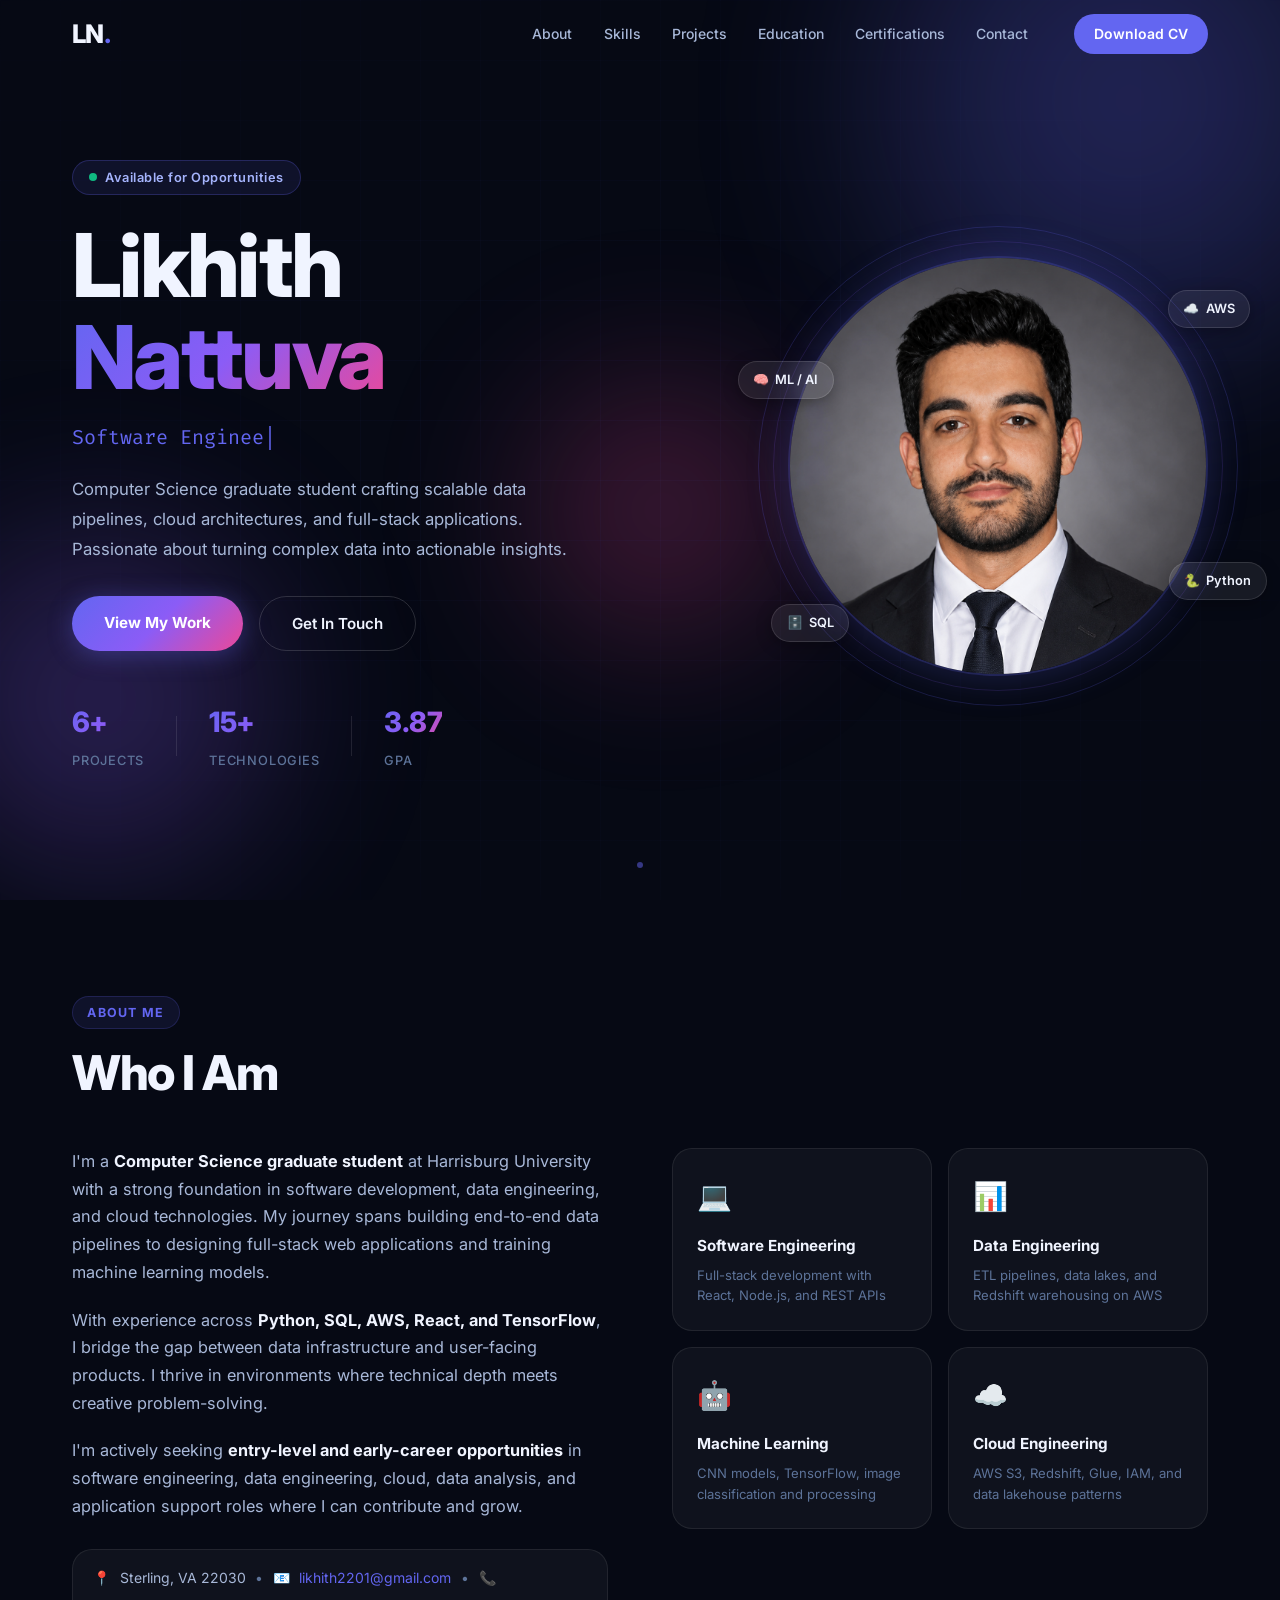
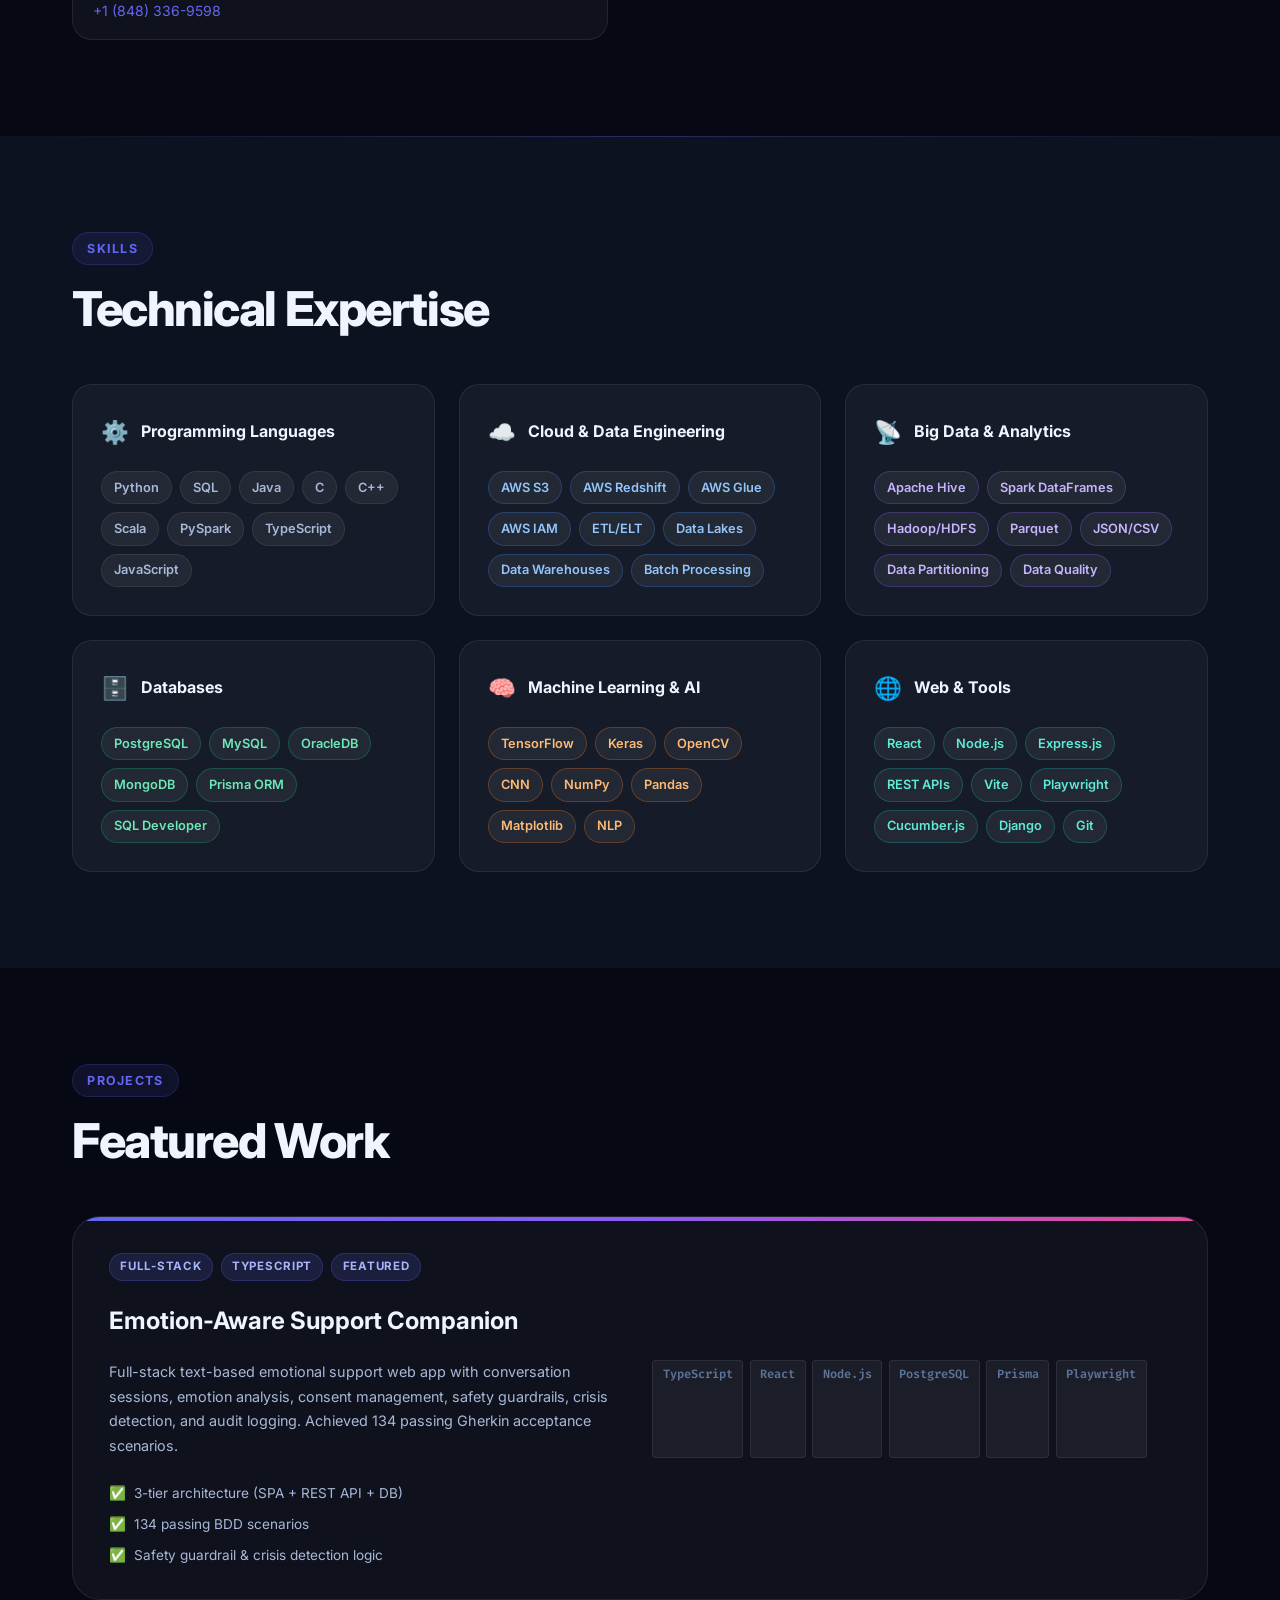
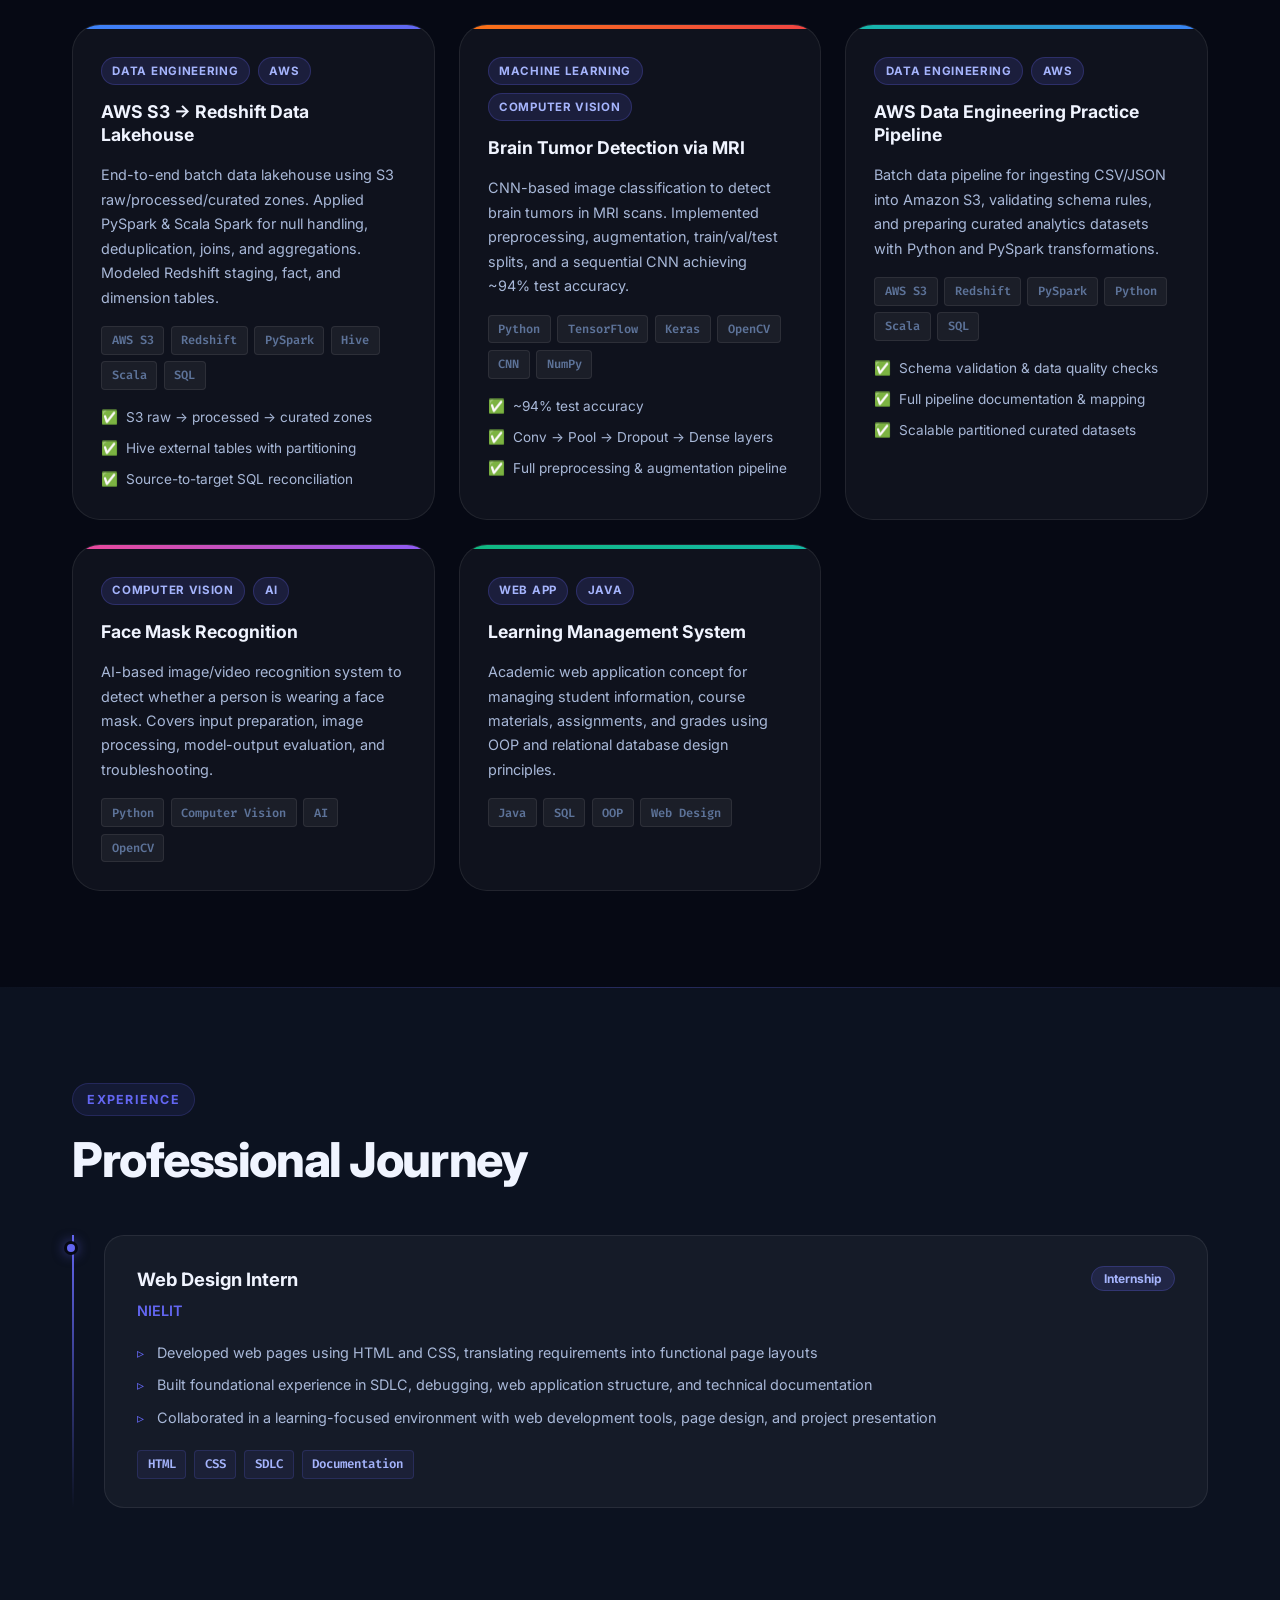
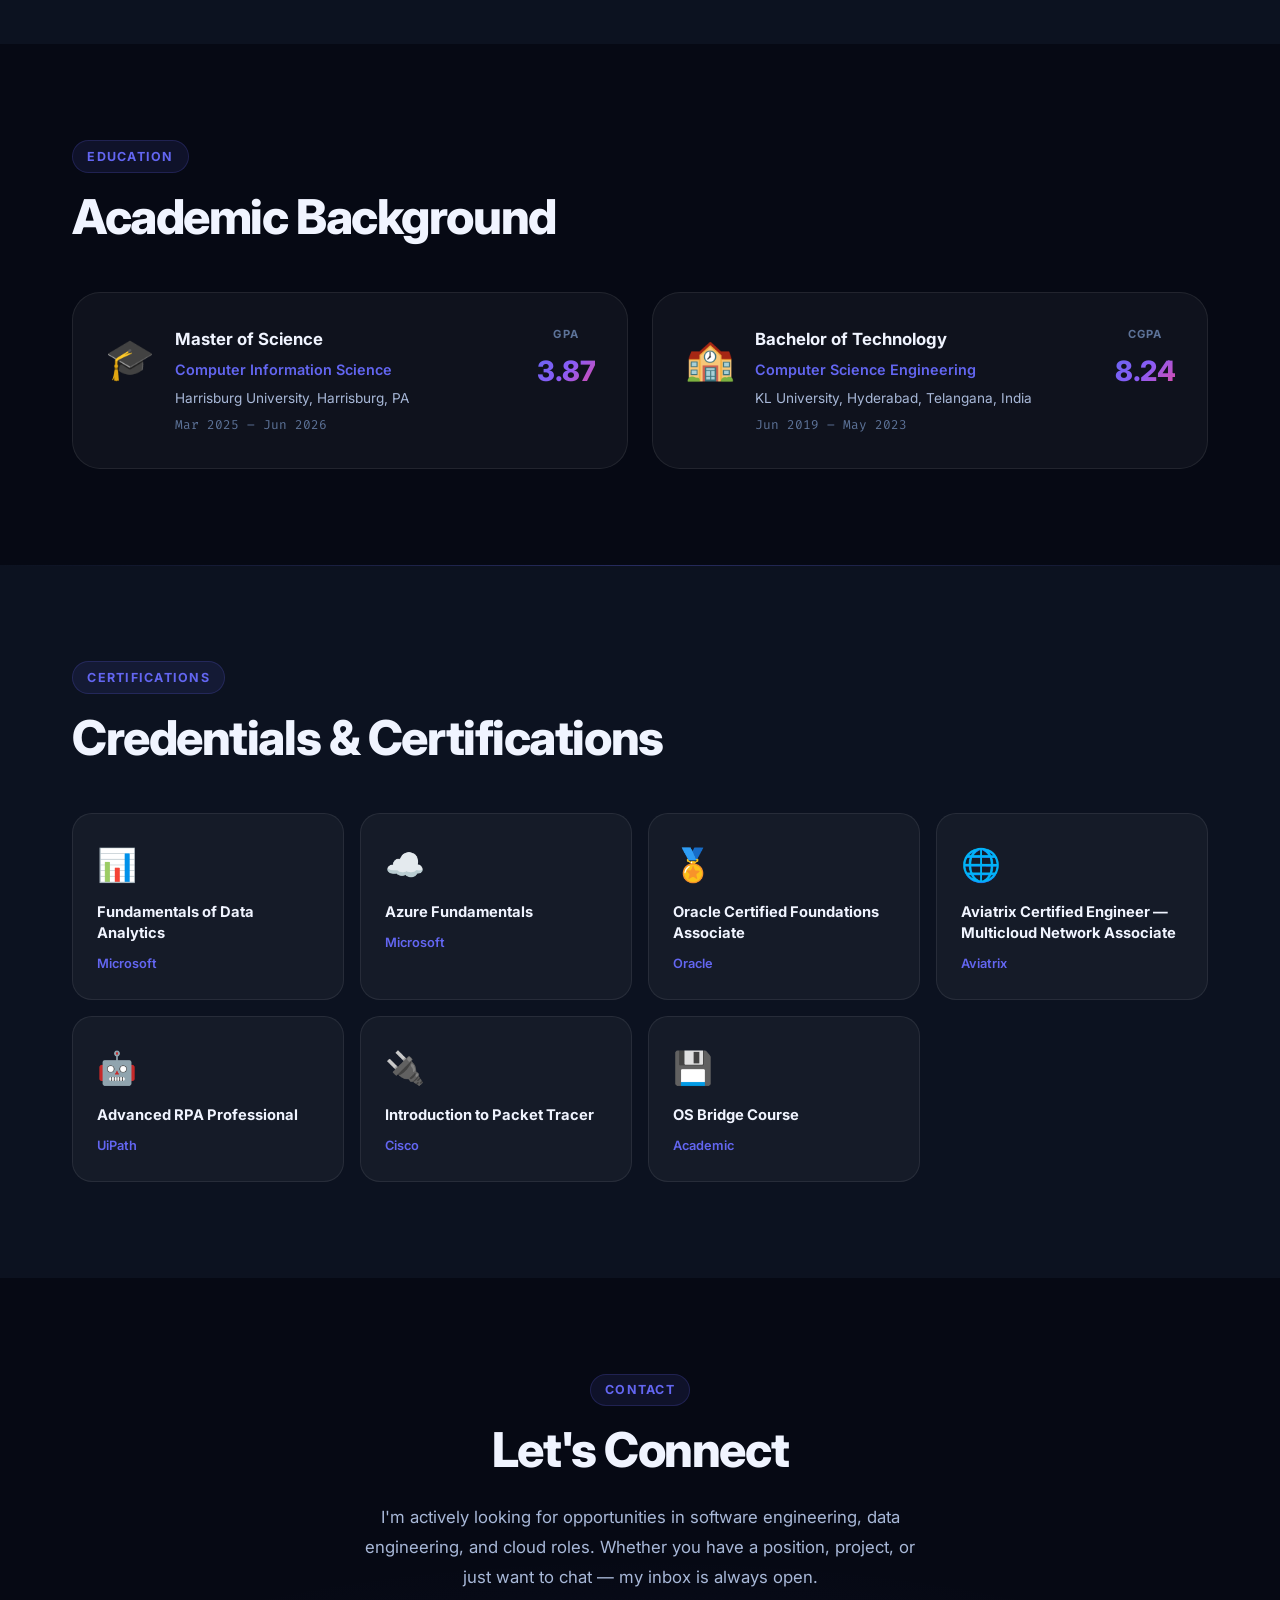
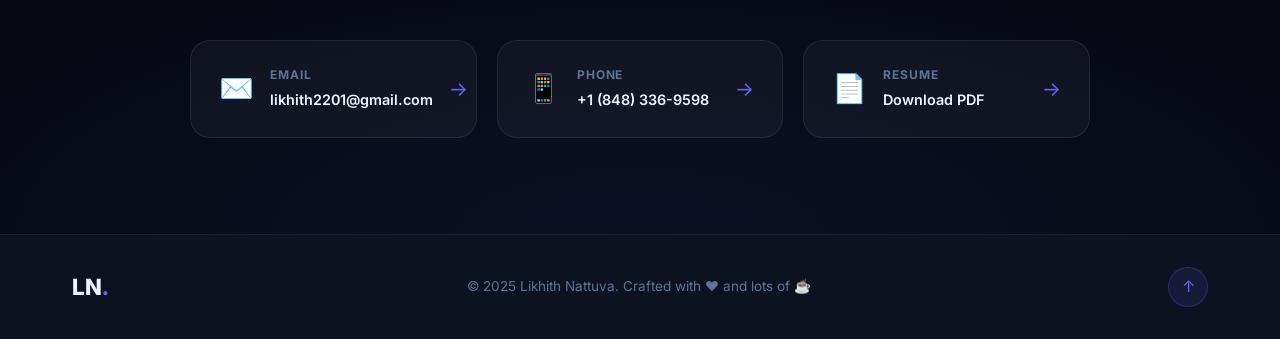
==== index.html @ 4890e662 "Initial portfolio deployment" ====
<!DOCTYPE html>
<html lang="en">
<head>
  <meta charset="UTF-8" />
  <meta name="viewport" content="width=device-width, initial-scale=1.0" />
  <title>Likhith Nattuva | Software & Data Engineer</title>
  <meta name="description" content="Portfolio of Likhith Nattuva — Software Engineer, Data Engineer & Cloud Engineer specializing in Python, AWS, Machine Learning, and Full-Stack Development." />
  <meta name="keywords" content="Likhith Nattuva, Software Engineer, Data Engineer, Cloud Engineer, Python, AWS, Machine Learning, Portfolio" />
  <meta name="author" content="Likhith Nattuva" />
  <meta property="og:title" content="Likhith Nattuva | Software & Data Engineer" />
  <meta property="og:description" content="Explore Likhith's projects, skills, and experience in software, data, and cloud engineering." />
  <meta property="og:type" content="website" />
  <link rel="preconnect" href="https://fonts.googleapis.com" />
  <link rel="preconnect" href="https://fonts.gstatic.com" crossorigin />
  <link href="https://fonts.googleapis.com/css2?family=Inter:wght@300;400;500;600;700;800&family=Fira+Code:wght@400;500&display=swap" rel="stylesheet" />
  <link rel="stylesheet" href="style.css" />
</head>
<body>

  <!-- ─── NAVIGATION ─── -->
  <nav id="navbar" role="navigation" aria-label="Main navigation">
    <div class="nav-inner">
      <a href="#hero" class="nav-logo" id="nav-logo-link">LN<span class="dot">.</span></a>
      <ul class="nav-links" role="list">
        <li><a href="#about" id="nav-about">About</a></li>
        <li><a href="#skills" id="nav-skills">Skills</a></li>
        <li><a href="#projects" id="nav-projects">Projects</a></li>
        <li><a href="#education" id="nav-education">Education</a></li>
        <li><a href="#certifications" id="nav-certs">Certifications</a></li>
        <li><a href="#contact" id="nav-contact">Contact</a></li>
      </ul>
      <a href="Likhith_NattuvaResume.pdf" download class="btn-resume" id="btn-download-resume">Download CV</a>
      <button class="hamburger" id="hamburger-btn" aria-label="Toggle menu" aria-expanded="false">
        <span></span><span></span><span></span>
      </button>
    </div>
  </nav>

  <!-- ─── HERO ─── -->
  <section id="hero" class="hero-section" aria-label="Introduction">
    <div class="hero-bg">
      <div class="orb orb-1"></div>
      <div class="orb orb-2"></div>
      <div class="orb orb-3"></div>
      <div class="grid-overlay"></div>
    </div>
    <div class="hero-content">
      <div class="hero-badge" id="hero-badge">
        <span class="badge-dot"></span>
        Available for Opportunities
      </div>
      <h1 id="hero-name">Likhith<br /><span class="gradient-text">Nattuva</span></h1>
      <p class="hero-subtitle" id="hero-subtitle">
        <span class="typed-text" id="typed-text"></span><span class="cursor-blink">|</span>
      </p>
      <p class="hero-desc" id="hero-desc">
        Computer Science graduate student crafting scalable data pipelines, cloud architectures, and full-stack applications. Passionate about turning complex data into actionable insights.
      </p>
      <div class="hero-cta" id="hero-cta">
        <a href="#projects" class="btn-primary" id="btn-view-work">View My Work</a>
        <a href="#contact" class="btn-outline" id="btn-get-in-touch">Get In Touch</a>
      </div>
      <div class="hero-stats" id="hero-stats">
        <div class="stat-item">
          <span class="stat-number" id="stat-projects">6+</span>
          <span class="stat-label">Projects</span>
        </div>
        <div class="stat-divider"></div>
        <div class="stat-item">
          <span class="stat-number" id="stat-skills">15+</span>
          <span class="stat-label">Technologies</span>
        </div>
        <div class="stat-divider"></div>
        <div class="stat-item">
          <span class="stat-number" id="stat-gpa">3.87</span>
          <span class="stat-label">GPA</span>
        </div>
      </div>
    </div>
    <div class="hero-image-wrap" id="hero-image-wrap">
      <div class="hero-image-ring ring-outer"></div>
      <div class="hero-image-ring ring-inner"></div>
      <div class="hero-image-container">
        <img src="profile.png" alt="Likhith Nattuva — Software Engineer" class="hero-photo" id="hero-photo" />
      </div>
      <div class="floating-chip chip-1" id="chip-aws">
        <span>☁️</span> AWS
      </div>
      <div class="floating-chip chip-2" id="chip-python">
        <span>🐍</span> Python
      </div>
      <div class="floating-chip chip-3" id="chip-ml">
        <span>🧠</span> ML / AI
      </div>
      <div class="floating-chip chip-4" id="chip-sql">
        <span>🗄️</span> SQL
      </div>
    </div>
    <div class="scroll-indicator" id="scroll-indicator" aria-hidden="true">
      <div class="scroll-dot"></div>
    </div>
  </section>

  <!-- ─── ABOUT ─── -->
  <section id="about" class="section about-section" aria-label="About Me">
    <div class="container">
      <div class="section-tag" id="about-tag">About Me</div>
      <h2 class="section-title" id="about-title">Who I Am</h2>
      <div class="about-grid">
        <div class="about-text" id="about-text">
          <p>I'm a <strong>Computer Science graduate student</strong> at Harrisburg University with a strong foundation in software development, data engineering, and cloud technologies. My journey spans building end-to-end data pipelines to designing full-stack web applications and training machine learning models.</p>
          <p>With experience across <strong>Python, SQL, AWS, React, and TensorFlow</strong>, I bridge the gap between data infrastructure and user-facing products. I thrive in environments where technical depth meets creative problem-solving.</p>
          <p>I'm actively seeking <strong>entry-level and early-career opportunities</strong> in software engineering, data engineering, cloud, data analysis, and application support roles where I can contribute and grow.</p>
          <div class="about-location" id="about-location">
            <span class="location-icon">📍</span>
            <span>Sterling, VA 22030</span>
            <span class="sep">•</span>
            <span class="location-icon">📧</span>
            <a href="mailto:likhith2201@gmail.com">likhith2201@gmail.com</a>
            <span class="sep">•</span>
            <span class="location-icon">📞</span>
            <a href="tel:+18483369598">+1 (848) 336-9598</a>
          </div>
        </div>
        <div class="about-cards" id="about-cards">
          <div class="about-card" id="card-swe">
            <div class="card-icon">💻</div>
            <h3>Software Engineering</h3>
            <p>Full-stack development with React, Node.js, and REST APIs</p>
          </div>
          <div class="about-card" id="card-data">
            <div class="card-icon">📊</div>
            <h3>Data Engineering</h3>
            <p>ETL pipelines, data lakes, and Redshift warehousing on AWS</p>
          </div>
          <div class="about-card" id="card-ml">
            <div class="card-icon">🤖</div>
            <h3>Machine Learning</h3>
            <p>CNN models, TensorFlow, image classification and processing</p>
          </div>
          <div class="about-card" id="card-cloud">
            <div class="card-icon">☁️</div>
            <h3>Cloud Engineering</h3>
            <p>AWS S3, Redshift, Glue, IAM, and data lakehouse patterns</p>
          </div>
        </div>
      </div>
    </div>
  </section>

  <!-- ─── SKILLS ─── -->
  <section id="skills" class="section skills-section" aria-label="Technical Skills">
    <div class="container">
      <div class="section-tag" id="skills-tag">Skills</div>
      <h2 class="section-title" id="skills-title">Technical Expertise</h2>
      <div class="skills-grid" id="skills-grid">

        <div class="skill-category" id="skill-cat-lang">
          <div class="skill-cat-header">
            <span class="skill-cat-icon">⚙️</span>
            <h3>Programming Languages</h3>
          </div>
          <div class="skill-pills">
            <span class="pill">Python</span>
            <span class="pill">SQL</span>
            <span class="pill">Java</span>
            <span class="pill">C</span>
            <span class="pill">C++</span>
            <span class="pill">Scala</span>
            <span class="pill">PySpark</span>
            <span class="pill">TypeScript</span>
            <span class="pill">JavaScript</span>
          </div>
        </div>

        <div class="skill-category" id="skill-cat-cloud">
          <div class="skill-cat-header">
            <span class="skill-cat-icon">☁️</span>
            <h3>Cloud & Data Engineering</h3>
          </div>
          <div class="skill-pills">
            <span class="pill pill-blue">AWS S3</span>
            <span class="pill pill-blue">AWS Redshift</span>
            <span class="pill pill-blue">AWS Glue</span>
            <span class="pill pill-blue">AWS IAM</span>
            <span class="pill pill-blue">ETL/ELT</span>
            <span class="pill pill-blue">Data Lakes</span>
            <span class="pill pill-blue">Data Warehouses</span>
            <span class="pill pill-blue">Batch Processing</span>
          </div>
        </div>

        <div class="skill-category" id="skill-cat-bigdata">
          <div class="skill-cat-header">
            <span class="skill-cat-icon">📡</span>
            <h3>Big Data & Analytics</h3>
          </div>
          <div class="skill-pills">
            <span class="pill pill-purple">Apache Hive</span>
            <span class="pill pill-purple">Spark DataFrames</span>
            <span class="pill pill-purple">Hadoop/HDFS</span>
            <span class="pill pill-purple">Parquet</span>
            <span class="pill pill-purple">JSON/CSV</span>
            <span class="pill pill-purple">Data Partitioning</span>
            <span class="pill pill-purple">Data Quality</span>
          </div>
        </div>

        <div class="skill-category" id="skill-cat-db">
          <div class="skill-cat-header">
            <span class="skill-cat-icon">🗄️</span>
            <h3>Databases</h3>
          </div>
          <div class="skill-pills">
            <span class="pill pill-green">PostgreSQL</span>
            <span class="pill pill-green">MySQL</span>
            <span class="pill pill-green">OracleDB</span>
            <span class="pill pill-green">MongoDB</span>
            <span class="pill pill-green">Prisma ORM</span>
            <span class="pill pill-green">SQL Developer</span>
          </div>
        </div>

        <div class="skill-category" id="skill-cat-ml">
          <div class="skill-cat-header">
            <span class="skill-cat-icon">🧠</span>
            <h3>Machine Learning & AI</h3>
          </div>
          <div class="skill-pills">
            <span class="pill pill-orange">TensorFlow</span>
            <span class="pill pill-orange">Keras</span>
            <span class="pill pill-orange">OpenCV</span>
            <span class="pill pill-orange">CNN</span>
            <span class="pill pill-orange">NumPy</span>
            <span class="pill pill-orange">Pandas</span>
            <span class="pill pill-orange">Matplotlib</span>
            <span class="pill pill-orange">NLP</span>
          </div>
        </div>

        <div class="skill-category" id="skill-cat-web">
          <div class="skill-cat-header">
            <span class="skill-cat-icon">🌐</span>
            <h3>Web & Tools</h3>
          </div>
          <div class="skill-pills">
            <span class="pill pill-teal">React</span>
            <span class="pill pill-teal">Node.js</span>
            <span class="pill pill-teal">Express.js</span>
            <span class="pill pill-teal">REST APIs</span>
            <span class="pill pill-teal">Vite</span>
            <span class="pill pill-teal">Playwright</span>
            <span class="pill pill-teal">Cucumber.js</span>
            <span class="pill pill-teal">Django</span>
            <span class="pill pill-teal">Git</span>
          </div>
        </div>

      </div>
    </div>
  </section>

  <!-- ─── PROJECTS ─── -->
  <section id="projects" class="section projects-section" aria-label="Technical Projects">
    <div class="container">
      <div class="section-tag" id="projects-tag">Projects</div>
      <h2 class="section-title" id="projects-title">Featured Work</h2>
      <div class="projects-grid" id="projects-grid">

        <article class="project-card featured" id="proj-emotion">
          <div class="proj-gradient grad-purple"></div>
          <div class="proj-content">
            <div class="proj-tags">
              <span class="proj-tag">Full-Stack</span>
              <span class="proj-tag">TypeScript</span>
              <span class="proj-tag">Featured</span>
            </div>
            <h3>Emotion-Aware Support Companion</h3>
            <p>Full-stack text-based emotional support web app with conversation sessions, emotion analysis, consent management, safety guardrails, crisis detection, and audit logging. Achieved 134 passing Gherkin acceptance scenarios.</p>
            <div class="proj-tech-stack">
              <span>TypeScript</span><span>React</span><span>Node.js</span><span>PostgreSQL</span><span>Prisma</span><span>Playwright</span>
            </div>
            <div class="proj-highlights">
              <div class="proj-highlight"><span class="highlight-icon">✅</span> 3-tier architecture (SPA + REST API + DB)</div>
              <div class="proj-highlight"><span class="highlight-icon">✅</span> 134 passing BDD scenarios</div>
              <div class="proj-highlight"><span class="highlight-icon">✅</span> Safety guardrail & crisis detection logic</div>
            </div>
          </div>
        </article>

        <article class="project-card" id="proj-lakehouse">
          <div class="proj-gradient grad-blue"></div>
          <div class="proj-content">
            <div class="proj-tags">
              <span class="proj-tag">Data Engineering</span>
              <span class="proj-tag">AWS</span>
            </div>
            <h3>AWS S3 → Redshift Data Lakehouse</h3>
            <p>End-to-end batch data lakehouse using S3 raw/processed/curated zones. Applied PySpark & Scala Spark for null handling, deduplication, joins, and aggregations. Modeled Redshift staging, fact, and dimension tables.</p>
            <div class="proj-tech-stack">
              <span>AWS S3</span><span>Redshift</span><span>PySpark</span><span>Hive</span><span>Scala</span><span>SQL</span>
            </div>
            <div class="proj-highlights">
              <div class="proj-highlight"><span class="highlight-icon">✅</span> S3 raw → processed → curated zones</div>
              <div class="proj-highlight"><span class="highlight-icon">✅</span> Hive external tables with partitioning</div>
              <div class="proj-highlight"><span class="highlight-icon">✅</span> Source-to-target SQL reconciliation</div>
            </div>
          </div>
        </article>

        <article class="project-card" id="proj-brain">
          <div class="proj-gradient grad-orange"></div>
          <div class="proj-content">
            <div class="proj-tags">
              <span class="proj-tag">Machine Learning</span>
              <span class="proj-tag">Computer Vision</span>
            </div>
            <h3>Brain Tumor Detection via MRI</h3>
            <p>CNN-based image classification to detect brain tumors in MRI scans. Implemented preprocessing, augmentation, train/val/test splits, and a sequential CNN achieving ~94% test accuracy.</p>
            <div class="proj-tech-stack">
              <span>Python</span><span>TensorFlow</span><span>Keras</span><span>OpenCV</span><span>CNN</span><span>NumPy</span>
            </div>
            <div class="proj-highlights">
              <div class="proj-highlight"><span class="highlight-icon">✅</span> ~94% test accuracy</div>
              <div class="proj-highlight"><span class="highlight-icon">✅</span> Conv → Pool → Dropout → Dense layers</div>
              <div class="proj-highlight"><span class="highlight-icon">✅</span> Full preprocessing & augmentation pipeline</div>
            </div>
          </div>
        </article>

        <article class="project-card" id="proj-awspipeline">
          <div class="proj-gradient grad-teal"></div>
          <div class="proj-content">
            <div class="proj-tags">
              <span class="proj-tag">Data Engineering</span>
              <span class="proj-tag">AWS</span>
            </div>
            <h3>AWS Data Engineering Practice Pipeline</h3>
            <p>Batch data pipeline for ingesting CSV/JSON into Amazon S3, validating schema rules, and preparing curated analytics datasets with Python and PySpark transformations.</p>
            <div class="proj-tech-stack">
              <span>AWS S3</span><span>Redshift</span><span>PySpark</span><span>Python</span><span>Scala</span><span>SQL</span>
            </div>
            <div class="proj-highlights">
              <div class="proj-highlight"><span class="highlight-icon">✅</span> Schema validation & data quality checks</div>
              <div class="proj-highlight"><span class="highlight-icon">✅</span> Full pipeline documentation & mapping</div>
              <div class="proj-highlight"><span class="highlight-icon">✅</span> Scalable partitioned curated datasets</div>
            </div>
          </div>
        </article>

        <article class="project-card" id="proj-facemask">
          <div class="proj-gradient grad-pink"></div>
          <div class="proj-content">
            <div class="proj-tags">
              <span class="proj-tag">Computer Vision</span>
              <span class="proj-tag">AI</span>
            </div>
            <h3>Face Mask Recognition</h3>
            <p>AI-based image/video recognition system to detect whether a person is wearing a face mask. Covers input preparation, image processing, model-output evaluation, and troubleshooting.</p>
            <div class="proj-tech-stack">
              <span>Python</span><span>Computer Vision</span><span>AI</span><span>OpenCV</span>
            </div>
          </div>
        </article>

        <article class="project-card" id="proj-lms">
          <div class="proj-gradient grad-green"></div>
          <div class="proj-content">
            <div class="proj-tags">
              <span class="proj-tag">Web App</span>
              <span class="proj-tag">Java</span>
            </div>
            <h3>Learning Management System</h3>
            <p>Academic web application concept for managing student information, course materials, assignments, and grades using OOP and relational database design principles.</p>
            <div class="proj-tech-stack">
              <span>Java</span><span>SQL</span><span>OOP</span><span>Web Design</span>
            </div>
          </div>
        </article>

      </div>
    </div>
  </section>

  <!-- ─── EXPERIENCE ─── -->
  <section id="experience" class="section exp-section" aria-label="Professional Experience">
    <div class="container">
      <div class="section-tag" id="exp-tag">Experience</div>
      <h2 class="section-title" id="exp-title">Professional Journey</h2>
      <div class="timeline" id="exp-timeline">
        <div class="timeline-item" id="exp-nielit">
          <div class="timeline-dot"></div>
          <div class="timeline-content">
            <div class="exp-header">
              <div>
                <h3>Web Design Intern</h3>
                <span class="exp-company">NIELIT</span>
              </div>
              <div class="exp-meta">
                <span class="exp-badge">Internship</span>
              </div>
            </div>
            <ul class="exp-bullets">
              <li>Developed web pages using HTML and CSS, translating requirements into functional page layouts</li>
              <li>Built foundational experience in SDLC, debugging, web application structure, and technical documentation</li>
              <li>Collaborated in a learning-focused environment with web development tools, page design, and project presentation</li>
            </ul>
            <div class="exp-skills">
              <span>HTML</span><span>CSS</span><span>SDLC</span><span>Documentation</span>
            </div>
          </div>
        </div>
      </div>
    </div>
  </section>

  <!-- ─── EDUCATION ─── -->
  <section id="education" class="section edu-section" aria-label="Education">
    <div class="container">
      <div class="section-tag" id="edu-tag">Education</div>
      <h2 class="section-title" id="edu-title">Academic Background</h2>
      <div class="edu-cards" id="edu-cards">

        <div class="edu-card" id="edu-harrisburg">
          <div class="edu-icon">🎓</div>
          <div class="edu-info">
            <h3>Master of Science</h3>
            <p class="edu-major">Computer Information Science</p>
            <p class="edu-school">Harrisburg University, Harrisburg, PA</p>
            <p class="edu-period">Mar 2025 – Jun 2026</p>
          </div>
          <div class="edu-gpa">
            <span class="gpa-label">GPA</span>
            <span class="gpa-value">3.87</span>
          </div>
        </div>

        <div class="edu-card" id="edu-kl">
          <div class="edu-icon">🏫</div>
          <div class="edu-info">
            <h3>Bachelor of Technology</h3>
            <p class="edu-major">Computer Science Engineering</p>
            <p class="edu-school">KL University, Hyderabad, Telangana, India</p>
            <p class="edu-period">Jun 2019 – May 2023</p>
          </div>
          <div class="edu-gpa">
            <span class="gpa-label">CGPA</span>
            <span class="gpa-value">8.24</span>
          </div>
        </div>

      </div>
    </div>
  </section>

  <!-- ─── CERTIFICATIONS ─── -->
  <section id="certifications" class="section cert-section" aria-label="Certifications">
    <div class="container">
      <div class="section-tag" id="cert-tag">Certifications</div>
      <h2 class="section-title" id="cert-title">Credentials & Certifications</h2>
      <div class="cert-grid" id="cert-grid">

        <div class="cert-card" id="cert-azure">
          <div class="cert-icon">📊</div>
          <div class="cert-name">Fundamentals of Data Analytics</div>
          <div class="cert-issuer">Microsoft</div>
        </div>
        <div class="cert-card" id="cert-az900">
          <div class="cert-icon">☁️</div>
          <div class="cert-name">Azure Fundamentals</div>
          <div class="cert-issuer">Microsoft</div>
        </div>
        <div class="cert-card" id="cert-oracle">
          <div class="cert-icon">🏅</div>
          <div class="cert-name">Oracle Certified Foundations Associate</div>
          <div class="cert-issuer">Oracle</div>
        </div>
        <div class="cert-card" id="cert-aviatrix">
          <div class="cert-icon">🌐</div>
          <div class="cert-name">Aviatrix Certified Engineer — Multicloud Network Associate</div>
          <div class="cert-issuer">Aviatrix</div>
        </div>
        <div class="cert-card" id="cert-rpa">
          <div class="cert-icon">🤖</div>
          <div class="cert-name">Advanced RPA Professional</div>
          <div class="cert-issuer">UiPath</div>
        </div>
        <div class="cert-card" id="cert-cisco">
          <div class="cert-icon">🔌</div>
          <div class="cert-name">Introduction to Packet Tracer</div>
          <div class="cert-issuer">Cisco</div>
        </div>
        <div class="cert-card" id="cert-os">
          <div class="cert-icon">💾</div>
          <div class="cert-name">OS Bridge Course</div>
          <div class="cert-issuer">Academic</div>
        </div>

      </div>
    </div>
  </section>

  <!-- ─── CONTACT ─── -->
  <section id="contact" class="section contact-section" aria-label="Contact">
    <div class="container">
      <div class="section-tag" id="contact-tag">Contact</div>
      <h2 class="section-title" id="contact-title">Let's Connect</h2>
      <p class="contact-desc" id="contact-desc">I'm actively looking for opportunities in software engineering, data engineering, and cloud roles. Whether you have a position, project, or just want to chat — my inbox is always open.</p>
      <div class="contact-cards" id="contact-cards">
        <a href="mailto:likhith2201@gmail.com" class="contact-card" id="contact-email">
          <div class="contact-card-icon">✉️</div>
          <div class="contact-card-info">
            <span class="contact-card-label">Email</span>
            <span class="contact-card-value">likhith2201@gmail.com</span>
          </div>
          <span class="contact-arrow">→</span>
        </a>
        <a href="tel:+18483369598" class="contact-card" id="contact-phone">
          <div class="contact-card-icon">📱</div>
          <div class="contact-card-info">
            <span class="contact-card-label">Phone</span>
            <span class="contact-card-value">+1 (848) 336-9598</span>
          </div>
          <span class="contact-arrow">→</span>
        </a>
        <a href="Likhith_NattuvaResume.pdf" download class="contact-card" id="contact-resume">
          <div class="contact-card-icon">📄</div>
          <div class="contact-card-info">
            <span class="contact-card-label">Resume</span>
            <span class="contact-card-value">Download PDF</span>
          </div>
          <span class="contact-arrow">→</span>
        </a>
      </div>
    </div>
  </section>

  <!-- ─── FOOTER ─── -->
  <footer class="footer" id="footer" role="contentinfo">
    <div class="container">
      <div class="footer-inner">
        <div class="footer-logo">LN<span class="dot">.</span></div>
        <p class="footer-copy">© 2025 Likhith Nattuva. Crafted with ❤️ and lots of ☕</p>
        <a href="#hero" class="back-to-top" id="back-to-top-btn" aria-label="Back to top">↑</a>
      </div>
    </div>
  </footer>

  <script src="script.js"></script>
</body>
</html>
---- style.css ----
/* ================================================================
   LIKHITH NATTUVA PORTFOLIO — PREMIUM STYLESHEET
   ================================================================ */

/* ── RESET & TOKENS ── */
*, *::before, *::after { box-sizing: border-box; margin: 0; padding: 0; }

:root {
  --bg-900:   #060914;
  --bg-800:   #0c1220;
  --bg-700:   #111827;
  --bg-600:   #1a2236;
  --glass:    rgba(255,255,255,0.04);
  --glass-border: rgba(255,255,255,0.08);
  --text-100: #f0f4ff;
  --text-300: #a8b8d8;
  --text-500: #5d7399;
  --accent-primary: #6366f1;
  --accent-secondary: #8b5cf6;
  --accent-blue: #3b82f6;
  --accent-teal: #14b8a6;
  --accent-orange: #f97316;
  --accent-pink: #ec4899;
  --accent-green: #10b981;
  --grad-hero: linear-gradient(135deg, #6366f1 0%, #8b5cf6 50%, #ec4899 100%);
  --grad-card: linear-gradient(145deg, rgba(99,102,241,0.15), rgba(139,92,246,0.05));
  --shadow-glow: 0 0 40px rgba(99,102,241,0.25);
  --shadow-card: 0 8px 32px rgba(0,0,0,0.4);
  --radius-lg: 1.25rem;
  --radius-xl: 1.75rem;
  --radius-pill: 9999px;
  --transition: 0.3s cubic-bezier(0.4, 0, 0.2, 1);
  --font: 'Inter', -apple-system, sans-serif;
  --font-mono: 'Fira Code', monospace;
}

html { scroll-behavior: smooth; }

body {
  font-family: var(--font);
  background-color: var(--bg-900);
  color: var(--text-100);
  line-height: 1.7;
  overflow-x: hidden;
}

/* ── SCROLLBAR ── */
::-webkit-scrollbar { width: 6px; }
::-webkit-scrollbar-track { background: var(--bg-900); }
::-webkit-scrollbar-thumb { background: var(--accent-primary); border-radius: 3px; }

/* ── SELECTION ── */
::selection { background: rgba(99,102,241,0.35); color: #fff; }

/* ── UTILITIES ── */
.container {
  max-width: 1200px;
  margin: 0 auto;
  padding: 0 2rem;
}

.gradient-text {
  background: var(--grad-hero);
  -webkit-background-clip: text;
  -webkit-text-fill-color: transparent;
  background-clip: text;
}

/* ═══════════════════════════════════════
   NAVIGATION
═══════════════════════════════════════ */
#navbar {
  position: fixed;
  top: 0; left: 0; right: 0;
  z-index: 1000;
  padding: 0.75rem 0;
  transition: background var(--transition), backdrop-filter var(--transition), box-shadow var(--transition);
}
#navbar.scrolled {
  background: rgba(6,9,20,0.85);
  backdrop-filter: blur(20px);
  -webkit-backdrop-filter: blur(20px);
  box-shadow: 0 1px 0 rgba(255,255,255,0.05), 0 4px 24px rgba(0,0,0,0.4);
}
.nav-inner {
  max-width: 1200px;
  margin: 0 auto;
  padding: 0 2rem;
  display: flex;
  align-items: center;
  gap: 2rem;
}
.nav-logo {
  font-size: 1.6rem;
  font-weight: 800;
  color: var(--text-100);
  text-decoration: none;
  letter-spacing: -0.02em;
  flex-shrink: 0;
}
.dot { color: var(--accent-primary); }
.nav-links {
  display: flex;
  gap: 0.25rem;
  list-style: none;
  margin-left: auto;
}
.nav-links a {
  display: block;
  padding: 0.45rem 0.85rem;
  color: var(--text-300);
  text-decoration: none;
  font-size: 0.875rem;
  font-weight: 500;
  border-radius: var(--radius-pill);
  transition: color var(--transition), background var(--transition);
}
.nav-links a:hover,
.nav-links a.active {
  color: var(--text-100);
  background: rgba(99,102,241,0.15);
}
.btn-resume {
  padding: 0.5rem 1.25rem;
  background: var(--accent-primary);
  color: #fff;
  text-decoration: none;
  border-radius: var(--radius-pill);
  font-size: 0.875rem;
  font-weight: 600;
  white-space: nowrap;
  transition: background var(--transition), transform var(--transition), box-shadow var(--transition);
  flex-shrink: 0;
}
.btn-resume:hover {
  background: var(--accent-secondary);
  transform: translateY(-1px);
  box-shadow: 0 4px 16px rgba(99,102,241,0.4);
}
.hamburger {
  display: none;
  flex-direction: column;
  gap: 5px;
  background: none;
  border: none;
  cursor: pointer;
  padding: 0.5rem;
  margin-left: auto;
}
.hamburger span {
  display: block;
  width: 24px;
  height: 2px;
  background: var(--text-300);
  border-radius: 2px;
  transition: var(--transition);
}

/* ═══════════════════════════════════════
   HERO SECTION
═══════════════════════════════════════ */
.hero-section {
  position: relative;
  min-height: 100vh;
  display: flex;
  align-items: center;
  padding: 6rem 2rem 4rem;
  max-width: 1200px;
  margin: 0 auto;
  gap: 4rem;
  overflow: visible;
}

.hero-bg {
  position: fixed;
  inset: 0;
  z-index: -1;
  pointer-events: none;
}
.orb {
  position: absolute;
  border-radius: 50%;
  filter: blur(80px);
  opacity: 0.35;
  animation: floatOrb 8s ease-in-out infinite;
}
.orb-1 {
  width: 600px; height: 600px;
  background: radial-gradient(circle, #6366f1, transparent);
  top: -200px; right: -150px;
  animation-delay: 0s;
}
.orb-2 {
  width: 400px; height: 400px;
  background: radial-gradient(circle, #8b5cf6, transparent);
  bottom: 0; left: -100px;
  animation-delay: -3s;
}
.orb-3 {
  width: 300px; height: 300px;
  background: radial-gradient(circle, #ec4899, transparent);
  top: 40%; left: 40%;
  animation-delay: -6s;
}
.grid-overlay {
  position: absolute;
  inset: 0;
  background-image:
    linear-gradient(rgba(99,102,241,0.04) 1px, transparent 1px),
    linear-gradient(90deg, rgba(99,102,241,0.04) 1px, transparent 1px);
  background-size: 60px 60px;
  mask-image: radial-gradient(ellipse 80% 80% at 50% 50%, black, transparent);
}

@keyframes floatOrb {
  0%, 100% { transform: translate(0, 0) scale(1); }
  33% { transform: translate(30px, -20px) scale(1.05); }
  66% { transform: translate(-20px, 15px) scale(0.95); }
}

.hero-content {
  flex: 1;
  z-index: 1;
  animation: fadeUp 0.8s ease both;
}
.hero-badge {
  display: inline-flex;
  align-items: center;
  gap: 0.5rem;
  background: rgba(99,102,241,0.1);
  border: 1px solid rgba(99,102,241,0.25);
  color: #a5b4fc;
  font-size: 0.8rem;
  font-weight: 600;
  padding: 0.35rem 1rem;
  border-radius: var(--radius-pill);
  margin-bottom: 1.5rem;
  letter-spacing: 0.04em;
}
.badge-dot {
  width: 8px; height: 8px;
  background: #10b981;
  border-radius: 50%;
  animation: pulse 2s infinite;
}
@keyframes pulse {
  0%, 100% { box-shadow: 0 0 0 0 rgba(16,185,129,0.6); }
  50% { box-shadow: 0 0 0 6px rgba(16,185,129,0); }
}

h1#hero-name {
  font-size: clamp(3rem, 8vw, 5.5rem);
  font-weight: 800;
  line-height: 1.05;
  letter-spacing: -0.03em;
  margin-bottom: 1rem;
}
.hero-subtitle {
  font-size: 1.25rem;
  font-family: var(--font-mono);
  color: var(--accent-primary);
  margin-bottom: 1.25rem;
  min-height: 2rem;
}
.cursor-blink {
  animation: blink 1s infinite;
}
@keyframes blink {
  0%, 100% { opacity: 1; }
  50% { opacity: 0; }
}
.hero-desc {
  font-size: 1.05rem;
  color: var(--text-300);
  max-width: 520px;
  margin-bottom: 2rem;
  line-height: 1.8;
}
.hero-cta {
  display: flex;
  gap: 1rem;
  flex-wrap: wrap;
  margin-bottom: 3rem;
}
.btn-primary {
  padding: 0.85rem 2rem;
  background: var(--grad-hero);
  color: #fff;
  font-weight: 700;
  border-radius: var(--radius-pill);
  text-decoration: none;
  font-size: 0.95rem;
  transition: transform var(--transition), box-shadow var(--transition);
  box-shadow: 0 4px 24px rgba(99,102,241,0.35);
}
.btn-primary:hover {
  transform: translateY(-2px);
  box-shadow: 0 8px 32px rgba(99,102,241,0.5);
}
.btn-outline {
  padding: 0.85rem 2rem;
  border: 1.5px solid rgba(255,255,255,0.15);
  color: var(--text-100);
  font-weight: 600;
  border-radius: var(--radius-pill);
  text-decoration: none;
  font-size: 0.95rem;
  transition: border-color var(--transition), background var(--transition), transform var(--transition);
  backdrop-filter: blur(8px);
}
.btn-outline:hover {
  border-color: var(--accent-primary);
  background: rgba(99,102,241,0.1);
  transform: translateY(-2px);
}
.hero-stats {
  display: flex;
  align-items: center;
  gap: 2rem;
}
.stat-item {
  display: flex;
  flex-direction: column;
  gap: 0.2rem;
}
.stat-number {
  font-size: 1.75rem;
  font-weight: 800;
  background: var(--grad-hero);
  -webkit-background-clip: text;
  -webkit-text-fill-color: transparent;
  background-clip: text;
  letter-spacing: -0.02em;
}
.stat-label {
  font-size: 0.8rem;
  color: var(--text-500);
  font-weight: 500;
  text-transform: uppercase;
  letter-spacing: 0.06em;
}
.stat-divider {
  width: 1px;
  height: 40px;
  background: rgba(255,255,255,0.1);
}

/* Hero image */
.hero-image-wrap {
  position: relative;
  flex-shrink: 0;
  width: 420px;
  height: 420px;
  animation: fadeUp 0.8s 0.2s ease both;
}
.hero-image-ring {
  position: absolute;
  border-radius: 50%;
  border: 1px solid rgba(99,102,241,0.2);
  animation: spinSlow 20s linear infinite;
}
.ring-outer {
  inset: -30px;
  animation-direction: normal;
}
.ring-inner {
  inset: -15px;
  border-color: rgba(139,92,246,0.15);
  animation-direction: reverse;
  animation-duration: 15s;
}
@keyframes spinSlow {
  from { transform: rotate(0deg); }
  to   { transform: rotate(360deg); }
}
.hero-image-container {
  position: absolute;
  inset: 0;
  border-radius: 50%;
  overflow: hidden;
  border: 2px solid rgba(99,102,241,0.3);
  box-shadow: var(--shadow-glow);
}
.hero-photo {
  width: 100%;
  height: 100%;
  object-fit: cover;
  object-position: center top;
}
.floating-chip {
  position: absolute;
  background: rgba(255,255,255,0.07);
  backdrop-filter: blur(16px);
  border: 1px solid rgba(255,255,255,0.12);
  border-radius: var(--radius-pill);
  padding: 0.45rem 0.9rem;
  font-size: 0.8rem;
  font-weight: 600;
  color: var(--text-100);
  white-space: nowrap;
  display: flex;
  align-items: center;
  gap: 0.4rem;
  box-shadow: 0 4px 16px rgba(0,0,0,0.3);
  animation: floatChip 4s ease-in-out infinite;
}
.chip-1 { top: 8%; right: -10%; animation-delay: 0s; }
.chip-2 { bottom: 18%; right: -14%; animation-delay: -1.5s; }
.chip-3 { top: 25%; left: -12%; animation-delay: -3s; }
.chip-4 { bottom: 8%; left: -4%; animation-delay: -2s; }
@keyframes floatChip {
  0%, 100% { transform: translateY(0); }
  50% { transform: translateY(-8px); }
}

.scroll-indicator {
  position: absolute;
  bottom: 2rem;
  left: 50%;
  transform: translateX(-50%);
  display: flex;
  flex-direction: column;
  align-items: center;
  gap: 4px;
  opacity: 0.5;
}
.scroll-dot {
  width: 6px; height: 6px;
  background: var(--accent-primary);
  border-radius: 50%;
  animation: scrollBounce 1.5s ease-in-out infinite;
}
@keyframes scrollBounce {
  0%, 100% { transform: translateY(0); opacity: 1; }
  50% { transform: translateY(8px); opacity: 0.3; }
}

/* ═══════════════════════════════════════
   SHARED SECTION STYLES
═══════════════════════════════════════ */
.section {
  padding: 6rem 0;
}
.section-tag {
  display: inline-block;
  font-size: 0.78rem;
  font-weight: 700;
  letter-spacing: 0.1em;
  text-transform: uppercase;
  color: var(--accent-primary);
  background: rgba(99,102,241,0.1);
  border: 1px solid rgba(99,102,241,0.2);
  padding: 0.3rem 0.9rem;
  border-radius: var(--radius-pill);
  margin-bottom: 1rem;
}
.section-title {
  font-size: clamp(2rem, 5vw, 3rem);
  font-weight: 800;
  letter-spacing: -0.03em;
  margin-bottom: 3rem;
  line-height: 1.15;
}

/* Fade-in animation */
.reveal {
  opacity: 0;
  transform: translateY(30px);
  transition: opacity 0.7s ease, transform 0.7s ease;
}
.reveal.visible {
  opacity: 1;
  transform: translateY(0);
}

@keyframes fadeUp {
  from { opacity: 0; transform: translateY(30px); }
  to   { opacity: 1; transform: translateY(0); }
}

/* ═══════════════════════════════════════
   ABOUT SECTION
═══════════════════════════════════════ */
.about-section { background: var(--bg-900); }
.about-grid {
  display: grid;
  grid-template-columns: 1fr 1fr;
  gap: 4rem;
  align-items: start;
}
.about-text p {
  color: var(--text-300);
  margin-bottom: 1.25rem;
  font-size: 1.02rem;
}
.about-text strong { color: var(--text-100); }
.about-location {
  display: flex;
  align-items: center;
  gap: 0.6rem;
  flex-wrap: wrap;
  margin-top: 1.75rem;
  padding: 1rem 1.25rem;
  background: var(--glass);
  border: 1px solid var(--glass-border);
  border-radius: var(--radius-lg);
  font-size: 0.875rem;
  color: var(--text-300);
}
.about-location a { color: var(--accent-primary); text-decoration: none; }
.about-location a:hover { text-decoration: underline; }
.sep { color: var(--text-500); }
.about-cards {
  display: grid;
  grid-template-columns: 1fr 1fr;
  gap: 1rem;
}
.about-card {
  background: var(--glass);
  border: 1px solid var(--glass-border);
  border-radius: var(--radius-lg);
  padding: 1.5rem;
  transition: transform var(--transition), border-color var(--transition), box-shadow var(--transition);
  cursor: default;
}
.about-card:hover {
  transform: translateY(-4px);
  border-color: rgba(99,102,241,0.4);
  box-shadow: var(--shadow-card);
}
.card-icon {
  font-size: 1.75rem;
  margin-bottom: 0.75rem;
}
.about-card h3 {
  font-size: 0.95rem;
  font-weight: 700;
  margin-bottom: 0.4rem;
}
.about-card p {
  font-size: 0.82rem;
  color: var(--text-500);
  line-height: 1.55;
}

/* ═══════════════════════════════════════
   SKILLS SECTION
═══════════════════════════════════════ */
.skills-section {
  background: var(--bg-800);
  position: relative;
}
.skills-section::before {
  content: '';
  position: absolute;
  top: 0; left: 0; right: 0;
  height: 1px;
  background: linear-gradient(90deg, transparent, rgba(99,102,241,0.3), transparent);
}
.skills-grid {
  display: grid;
  grid-template-columns: repeat(auto-fit, minmax(340px, 1fr));
  gap: 1.5rem;
}
.skill-category {
  background: var(--glass);
  border: 1px solid var(--glass-border);
  border-radius: var(--radius-lg);
  padding: 1.75rem;
  transition: border-color var(--transition), transform var(--transition);
}
.skill-category:hover {
  border-color: rgba(99,102,241,0.3);
  transform: translateY(-3px);
}
.skill-cat-header {
  display: flex;
  align-items: center;
  gap: 0.75rem;
  margin-bottom: 1.25rem;
}
.skill-cat-icon { font-size: 1.4rem; }
.skill-cat-header h3 {
  font-size: 1rem;
  font-weight: 700;
}
.skill-pills {
  display: flex;
  flex-wrap: wrap;
  gap: 0.5rem;
}
.pill {
  display: inline-block;
  padding: 0.3rem 0.75rem;
  border-radius: var(--radius-pill);
  font-size: 0.8rem;
  font-weight: 600;
  background: rgba(255,255,255,0.06);
  border: 1px solid rgba(255,255,255,0.08);
  color: var(--text-300);
  transition: all var(--transition);
  cursor: default;
}
.pill:hover { color: var(--text-100); border-color: var(--accent-primary); background: rgba(99,102,241,0.12); }
.pill-blue  { border-color: rgba(59,130,246,0.3); color: #93c5fd; }
.pill-blue:hover { background: rgba(59,130,246,0.15); }
.pill-purple { border-color: rgba(139,92,246,0.3); color: #c4b5fd; }
.pill-purple:hover { background: rgba(139,92,246,0.15); }
.pill-green { border-color: rgba(16,185,129,0.3); color: #6ee7b7; }
.pill-green:hover { background: rgba(16,185,129,0.15); }
.pill-orange { border-color: rgba(249,115,22,0.3); color: #fdba74; }
.pill-orange:hover { background: rgba(249,115,22,0.15); }
.pill-teal  { border-color: rgba(20,184,166,0.3); color: #5eead4; }
.pill-teal:hover { background: rgba(20,184,166,0.15); }

/* ═══════════════════════════════════════
   PROJECTS SECTION
═══════════════════════════════════════ */
.projects-section { background: var(--bg-900); }
.projects-grid {
  display: grid;
  grid-template-columns: repeat(3, 1fr);
  gap: 1.5rem;
}
.project-card.featured {
  grid-column: 1 / -1;
  display: grid;
  grid-template-columns: 1fr;
}
.project-card {
  position: relative;
  background: var(--glass);
  border: 1px solid var(--glass-border);
  border-radius: var(--radius-xl);
  overflow: hidden;
  transition: transform var(--transition), border-color var(--transition), box-shadow var(--transition);
  display: flex;
  flex-direction: column;
}
.project-card:hover {
  transform: translateY(-6px);
  border-color: rgba(99,102,241,0.35);
  box-shadow: var(--shadow-card);
}
.proj-gradient {
  height: 4px;
  width: 100%;
}
.grad-purple { background: linear-gradient(90deg, #6366f1, #8b5cf6, #ec4899); }
.grad-blue   { background: linear-gradient(90deg, #3b82f6, #6366f1); }
.grad-orange { background: linear-gradient(90deg, #f97316, #ef4444); }
.grad-teal   { background: linear-gradient(90deg, #14b8a6, #3b82f6); }
.grad-pink   { background: linear-gradient(90deg, #ec4899, #8b5cf6); }
.grad-green  { background: linear-gradient(90deg, #10b981, #14b8a6); }
.proj-content {
  padding: 1.75rem;
  flex: 1;
  display: flex;
  flex-direction: column;
  gap: 1rem;
}
.featured .proj-content {
  display: grid;
  grid-template-columns: 1fr 1fr;
  gap: 1.5rem;
  padding: 2rem 2.25rem;
}
.featured .proj-content h3 {
  grid-column: 1 / -1;
  font-size: 1.5rem;
}
.proj-tags {
  display: flex;
  gap: 0.5rem;
  flex-wrap: wrap;
  grid-column: 1 / -1;
}
.proj-tag {
  font-size: 0.72rem;
  font-weight: 700;
  text-transform: uppercase;
  letter-spacing: 0.06em;
  padding: 0.2rem 0.65rem;
  border-radius: var(--radius-pill);
  background: rgba(99,102,241,0.15);
  color: #a5b4fc;
  border: 1px solid rgba(99,102,241,0.25);
}
.proj-content h3 {
  font-size: 1.1rem;
  font-weight: 700;
  line-height: 1.3;
}
.proj-content p {
  font-size: 0.9rem;
  color: var(--text-300);
  line-height: 1.7;
}
.proj-tech-stack {
  display: flex;
  flex-wrap: wrap;
  gap: 0.4rem;
}
.proj-tech-stack span {
  font-size: 0.75rem;
  font-weight: 600;
  font-family: var(--font-mono);
  padding: 0.2rem 0.6rem;
  background: rgba(255,255,255,0.05);
  border: 1px solid rgba(255,255,255,0.08);
  border-radius: 4px;
  color: var(--text-500);
}
.proj-highlights { display: flex; flex-direction: column; gap: 0.5rem; }
.proj-highlight {
  display: flex;
  align-items: center;
  gap: 0.5rem;
  font-size: 0.85rem;
  color: var(--text-300);
}
.highlight-icon { flex-shrink: 0; }

/* ═══════════════════════════════════════
   EXPERIENCE SECTION
═══════════════════════════════════════ */
.exp-section {
  background: var(--bg-800);
  position: relative;
}
.exp-section::before {
  content: '';
  position: absolute;
  top: 0; left: 0; right: 0;
  height: 1px;
  background: linear-gradient(90deg, transparent, rgba(99,102,241,0.3), transparent);
}
.timeline { position: relative; padding-left: 2rem; }
.timeline::before {
  content: '';
  position: absolute;
  left: 0; top: 0; bottom: 0;
  width: 2px;
  background: linear-gradient(180deg, var(--accent-primary), transparent);
}
.timeline-item {
  position: relative;
  margin-bottom: 2.5rem;
}
.timeline-dot {
  position: absolute;
  left: -2.5rem;
  top: 0.35rem;
  width: 14px; height: 14px;
  border-radius: 50%;
  background: var(--accent-primary);
  border: 3px solid var(--bg-900);
  box-shadow: 0 0 12px rgba(99,102,241,0.5);
}
.timeline-content {
  background: var(--glass);
  border: 1px solid var(--glass-border);
  border-radius: var(--radius-lg);
  padding: 1.75rem 2rem;
  transition: border-color var(--transition);
}
.timeline-content:hover { border-color: rgba(99,102,241,0.3); }
.exp-header {
  display: flex;
  justify-content: space-between;
  align-items: flex-start;
  margin-bottom: 1.1rem;
  gap: 1rem;
}
.exp-header h3 {
  font-size: 1.15rem;
  font-weight: 700;
}
.exp-company {
  display: block;
  font-size: 0.9rem;
  color: var(--accent-primary);
  font-weight: 600;
  margin-top: 0.2rem;
}
.exp-badge {
  padding: 0.25rem 0.75rem;
  border-radius: var(--radius-pill);
  font-size: 0.75rem;
  font-weight: 700;
  background: rgba(99,102,241,0.15);
  color: #a5b4fc;
  border: 1px solid rgba(99,102,241,0.25);
  white-space: nowrap;
}
.exp-bullets {
  list-style: none;
  margin-bottom: 1.25rem;
  display: flex;
  flex-direction: column;
  gap: 0.55rem;
}
.exp-bullets li {
  font-size: 0.9rem;
  color: var(--text-300);
  padding-left: 1.25rem;
  position: relative;
  line-height: 1.65;
}
.exp-bullets li::before {
  content: '▹';
  position: absolute;
  left: 0;
  color: var(--accent-primary);
}
.exp-skills {
  display: flex;
  gap: 0.5rem;
  flex-wrap: wrap;
}
.exp-skills span {
  font-size: 0.78rem;
  font-weight: 600;
  font-family: var(--font-mono);
  padding: 0.2rem 0.6rem;
  background: rgba(99,102,241,0.08);
  border: 1px solid rgba(99,102,241,0.18);
  border-radius: 4px;
  color: #a5b4fc;
}

/* ═══════════════════════════════════════
   EDUCATION SECTION
═══════════════════════════════════════ */
.edu-section { background: var(--bg-900); }
.edu-cards {
  display: grid;
  grid-template-columns: 1fr 1fr;
  gap: 1.5rem;
}
.edu-card {
  background: var(--glass);
  border: 1px solid var(--glass-border);
  border-radius: var(--radius-xl);
  padding: 2rem;
  display: flex;
  align-items: flex-start;
  gap: 1.25rem;
  transition: transform var(--transition), border-color var(--transition), box-shadow var(--transition);
}
.edu-card:hover {
  transform: translateY(-4px);
  border-color: rgba(99,102,241,0.35);
  box-shadow: var(--shadow-card);
}
.edu-icon { font-size: 2.5rem; flex-shrink: 0; }
.edu-info { flex: 1; }
.edu-info h3 {
  font-size: 1.05rem;
  font-weight: 700;
  margin-bottom: 0.25rem;
}
.edu-major {
  font-size: 0.9rem;
  color: var(--accent-primary);
  font-weight: 600;
  margin-bottom: 0.3rem;
}
.edu-school {
  font-size: 0.85rem;
  color: var(--text-300);
  margin-bottom: 0.25rem;
}
.edu-period {
  font-size: 0.8rem;
  color: var(--text-500);
  font-family: var(--font-mono);
}
.edu-gpa {
  display: flex;
  flex-direction: column;
  align-items: center;
  gap: 0.2rem;
  flex-shrink: 0;
}
.gpa-label {
  font-size: 0.7rem;
  font-weight: 700;
  text-transform: uppercase;
  letter-spacing: 0.1em;
  color: var(--text-500);
}
.gpa-value {
  font-size: 1.75rem;
  font-weight: 800;
  background: var(--grad-hero);
  -webkit-background-clip: text;
  -webkit-text-fill-color: transparent;
  background-clip: text;
  letter-spacing: -0.02em;
}

/* ═══════════════════════════════════════
   CERTIFICATIONS SECTION
═══════════════════════════════════════ */
.cert-section {
  background: var(--bg-800);
  position: relative;
}
.cert-section::before {
  content: '';
  position: absolute;
  top: 0; left: 0; right: 0;
  height: 1px;
  background: linear-gradient(90deg, transparent, rgba(99,102,241,0.3), transparent);
}
.cert-grid {
  display: grid;
  grid-template-columns: repeat(auto-fit, minmax(250px, 1fr));
  gap: 1rem;
}
.cert-card {
  background: var(--glass);
  border: 1px solid var(--glass-border);
  border-radius: var(--radius-lg);
  padding: 1.5rem;
  display: flex;
  flex-direction: column;
  align-items: flex-start;
  gap: 0.6rem;
  transition: transform var(--transition), border-color var(--transition), box-shadow var(--transition);
  cursor: default;
}
.cert-card:hover {
  transform: translateY(-4px);
  border-color: rgba(99,102,241,0.35);
  box-shadow: var(--shadow-card);
}
.cert-icon { font-size: 2rem; }
.cert-name {
  font-size: 0.92rem;
  font-weight: 700;
  line-height: 1.4;
}
.cert-issuer {
  font-size: 0.8rem;
  color: var(--accent-primary);
  font-weight: 600;
}

/* ═══════════════════════════════════════
   CONTACT SECTION
═══════════════════════════════════════ */
.contact-section {
  background: var(--bg-900);
  text-align: center;
  position: relative;
}
.contact-section::before {
  content: '';
  position: absolute;
  inset: 0;
  background:
    radial-gradient(ellipse 60% 50% at 50% 100%, rgba(99,102,241,0.08), transparent);
  pointer-events: none;
}
.contact-desc {
  font-size: 1.05rem;
  color: var(--text-300);
  max-width: 560px;
  margin: -1.5rem auto 3rem;
  line-height: 1.8;
}
.contact-cards {
  display: grid;
  grid-template-columns: repeat(auto-fit, minmax(260px, 1fr));
  gap: 1.25rem;
  max-width: 900px;
  margin: 0 auto;
}
.contact-card {
  display: flex;
  align-items: center;
  gap: 1rem;
  padding: 1.5rem 1.75rem;
  background: var(--glass);
  border: 1px solid var(--glass-border);
  border-radius: var(--radius-lg);
  text-decoration: none;
  color: var(--text-100);
  transition: transform var(--transition), border-color var(--transition), box-shadow var(--transition), background var(--transition);
}
.contact-card:hover {
  transform: translateY(-4px);
  border-color: rgba(99,102,241,0.4);
  box-shadow: var(--shadow-card);
  background: rgba(99,102,241,0.08);
}
.contact-card-icon { font-size: 1.75rem; flex-shrink: 0; }
.contact-card-info {
  display: flex;
  flex-direction: column;
  align-items: flex-start;
  gap: 0.15rem;
  text-align: left;
  flex: 1;
}
.contact-card-label {
  font-size: 0.75rem;
  font-weight: 700;
  text-transform: uppercase;
  letter-spacing: 0.08em;
  color: var(--text-500);
}
.contact-card-value {
  font-size: 0.9rem;
  font-weight: 600;
}
.contact-arrow {
  font-size: 1.25rem;
  color: var(--accent-primary);
  transition: transform var(--transition);
}
.contact-card:hover .contact-arrow { transform: translateX(4px); }

/* ═══════════════════════════════════════
   FOOTER
═══════════════════════════════════════ */
.footer {
  background: var(--bg-800);
  border-top: 1px solid rgba(255,255,255,0.05);
  padding: 2rem 0;
}
.footer-inner {
  display: flex;
  align-items: center;
  justify-content: space-between;
  gap: 1rem;
  flex-wrap: wrap;
}
.footer-logo {
  font-size: 1.4rem;
  font-weight: 800;
}
.footer-copy {
  font-size: 0.85rem;
  color: var(--text-500);
}
.back-to-top {
  width: 40px; height: 40px;
  display: flex;
  align-items: center;
  justify-content: center;
  background: rgba(99,102,241,0.12);
  border: 1px solid rgba(99,102,241,0.25);
  border-radius: 50%;
  color: var(--accent-primary);
  text-decoration: none;
  font-size: 1rem;
  transition: background var(--transition), transform var(--transition), box-shadow var(--transition);
}
.back-to-top:hover {
  background: rgba(99,102,241,0.25);
  transform: translateY(-3px);
  box-shadow: 0 4px 16px rgba(99,102,241,0.3);
}

/* ═══════════════════════════════════════
   RESPONSIVE
═══════════════════════════════════════ */
@media (max-width: 1024px) {
  .hero-section { gap: 3rem; }
  .hero-image-wrap { width: 340px; height: 340px; }
  .projects-grid { grid-template-columns: 1fr 1fr; }
  .featured .proj-content { grid-template-columns: 1fr; }
  .featured .proj-content h3 { grid-column: 1; }
  .featured .proj-tags { grid-column: 1; }
}

@media (max-width: 768px) {
  .nav-links, .btn-resume { display: none; }
  .hamburger { display: flex; }
  .hero-section {
    flex-direction: column-reverse;
    padding: 5rem 1.5rem 3rem;
    text-align: center;
    min-height: auto;
  }
  .hero-image-wrap {
    width: 280px;
    height: 280px;
    margin: 0 auto;
  }
  .hero-desc, .hero-badge { text-align: left; }
  .hero-cta { justify-content: center; }
  .hero-stats { justify-content: center; }
  .chip-1, .chip-2, .chip-3, .chip-4 { display: none; }
  .about-grid { grid-template-columns: 1fr; gap: 2rem; }
  .about-cards { grid-template-columns: 1fr 1fr; }
  .projects-grid { grid-template-columns: 1fr; }
  .featured { grid-column: 1; }
  .edu-cards { grid-template-columns: 1fr; }
  .footer-inner { flex-direction: column; text-align: center; }
  .hero-section { max-width: 100%; padding-left: 1.5rem; padding-right: 1.5rem; }
  .container { padding: 0 1.25rem; }
}

@media (max-width: 480px) {
  .about-cards { grid-template-columns: 1fr; }
  h1#hero-name { font-size: 2.8rem; }
}

/* ── Mobile Nav Open ── */
.nav-open .nav-links {
  display: flex;
  flex-direction: column;
  position: fixed;
  inset: 0;
  background: rgba(6,9,20,0.97);
  backdrop-filter: blur(20px);
  justify-content: center;
  align-items: center;
  gap: 1.5rem;
  z-index: 999;
}
.nav-open .nav-links a {
  font-size: 1.5rem;
  padding: 0.5rem 2rem;
}
.nav-open .hamburger span:nth-child(1) { transform: rotate(45deg) translate(5px, 5px); }
.nav-open .hamburger span:nth-child(2) { opacity: 0; }
.nav-open .hamburger span:nth-child(3) { transform: rotate(-45deg) translate(5px, -5px); }
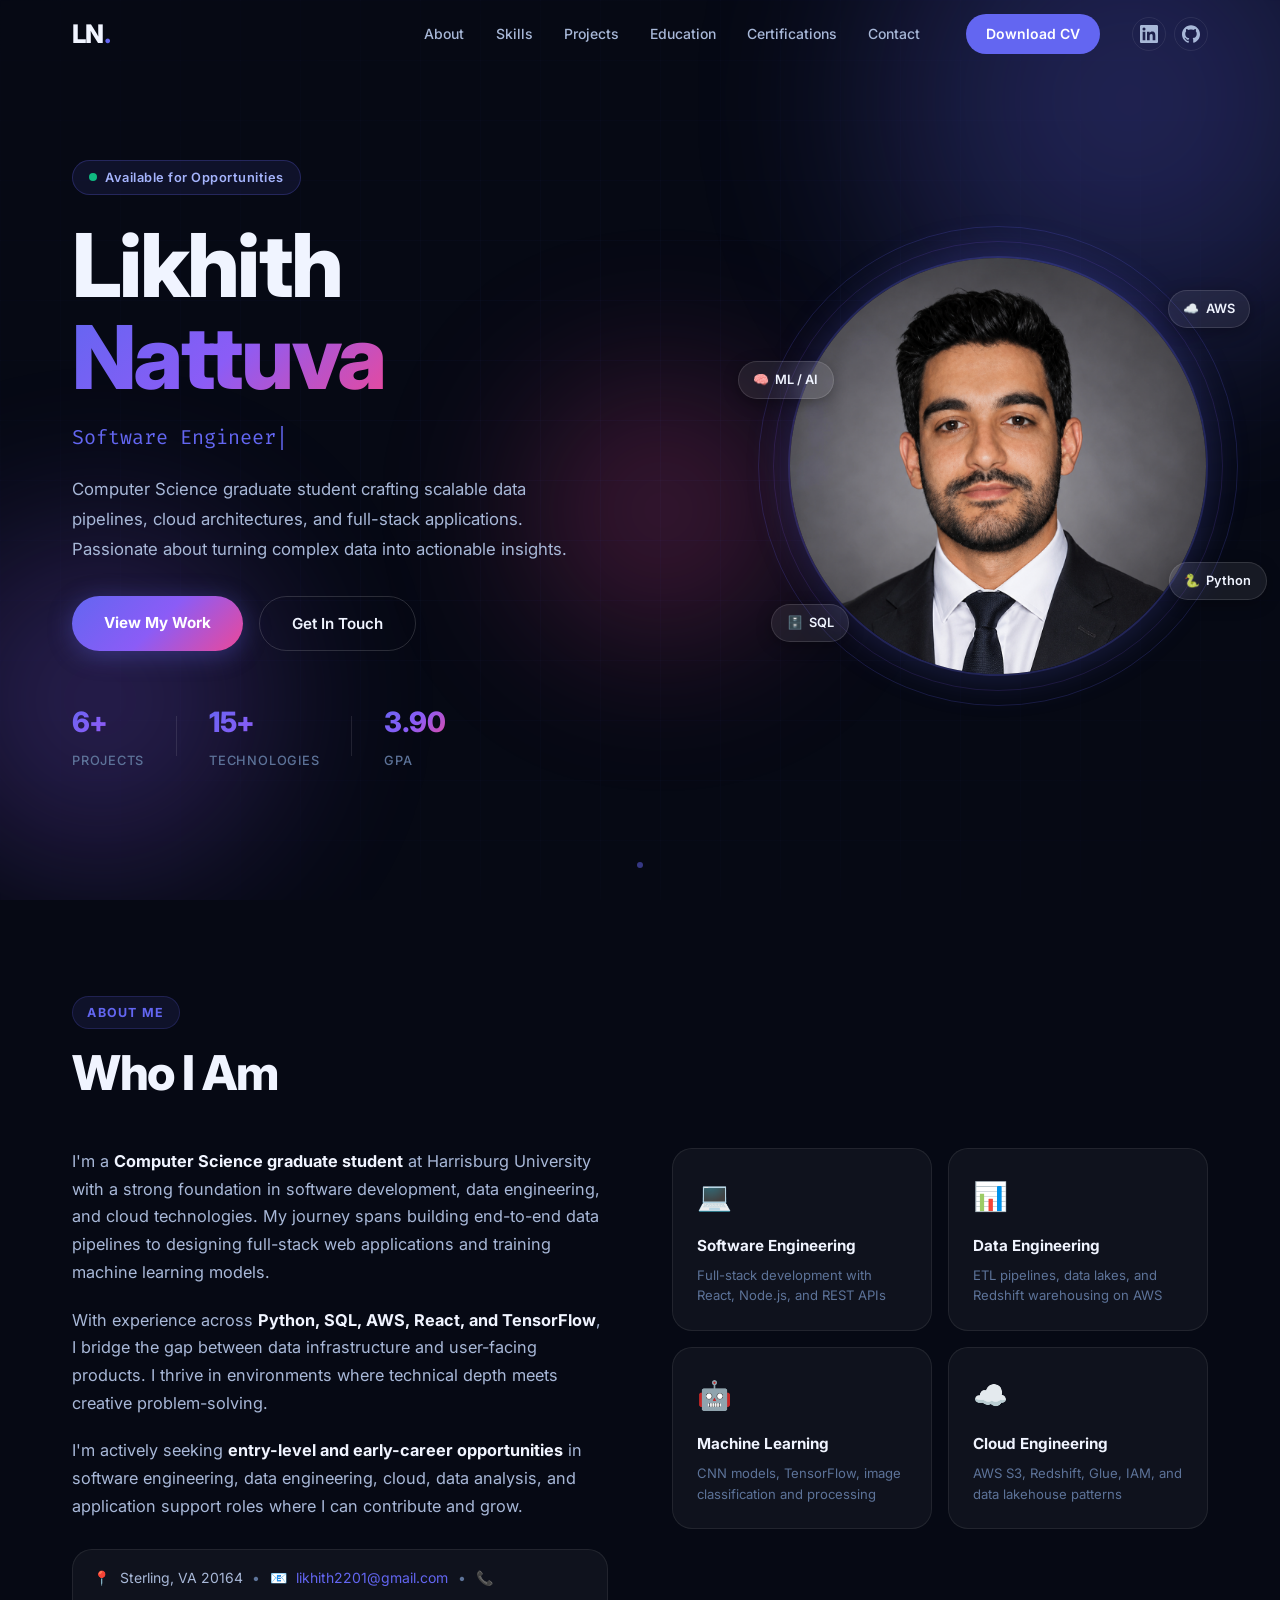
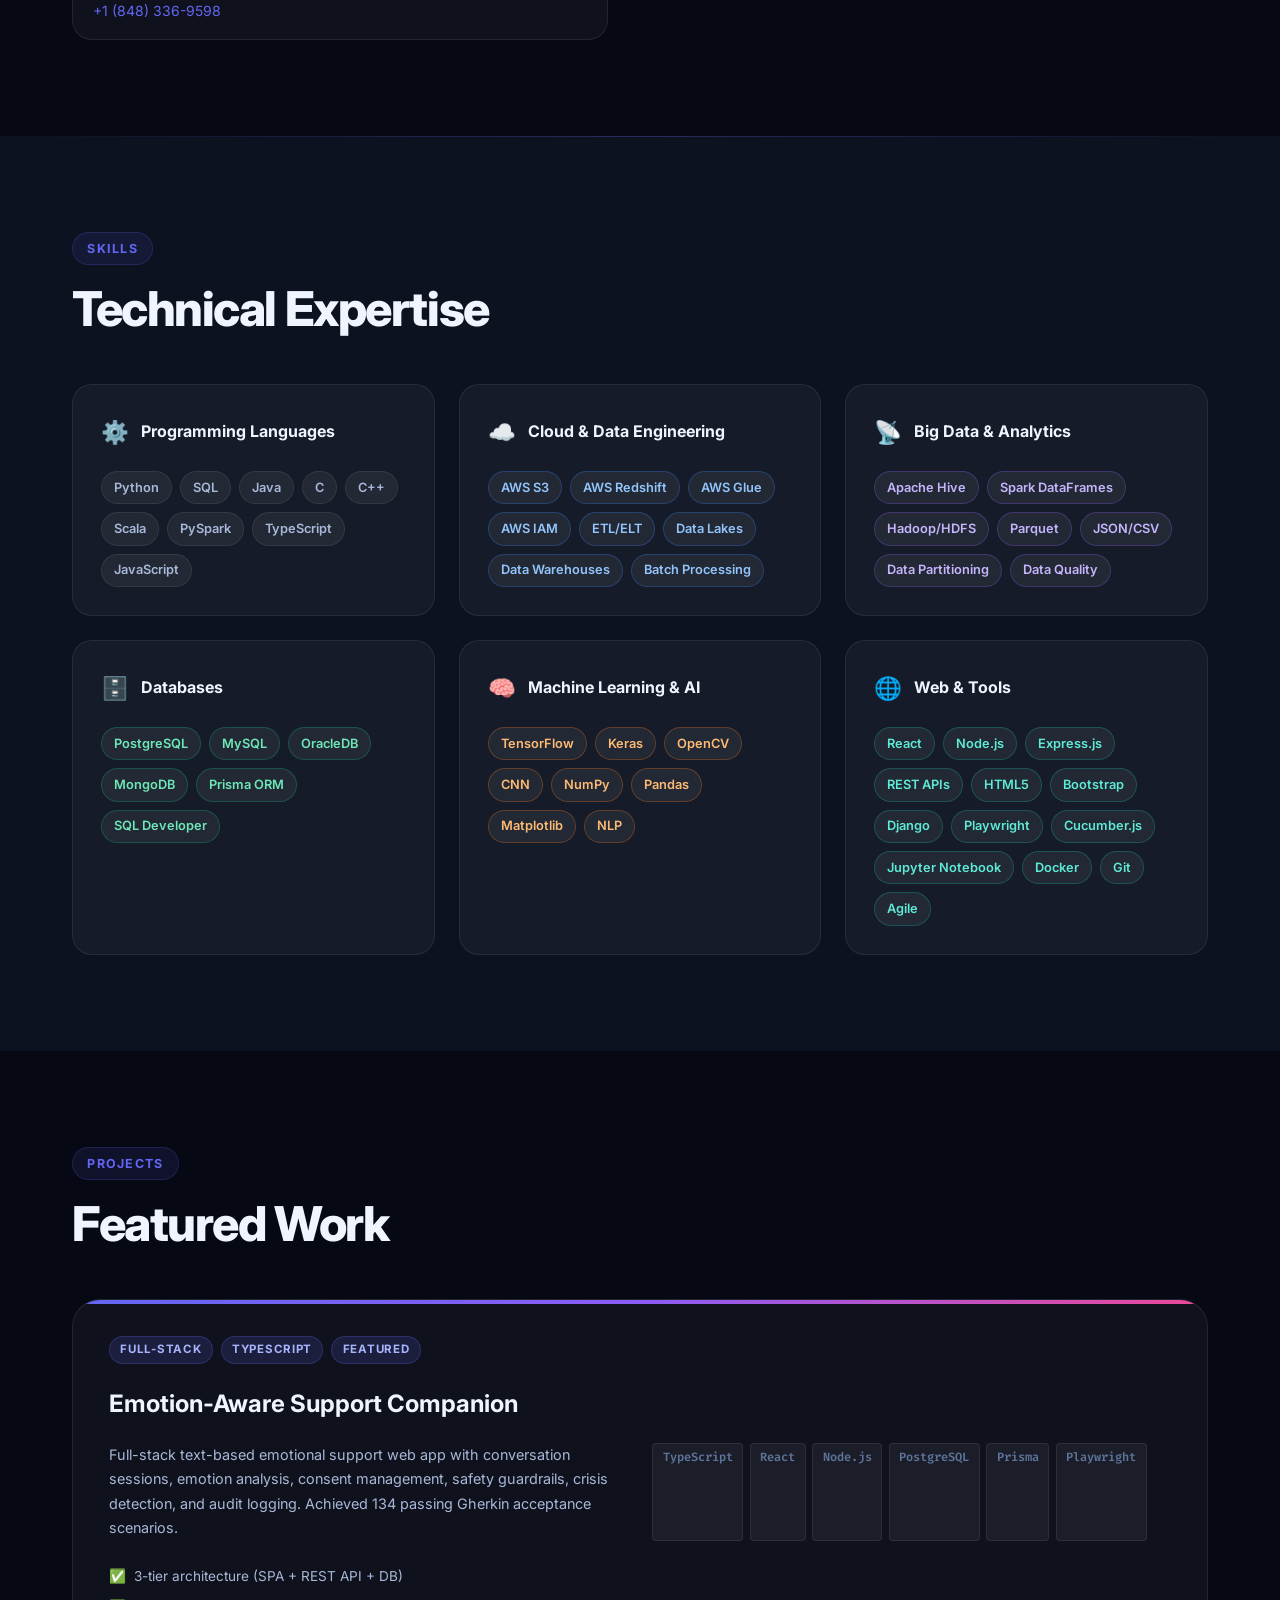
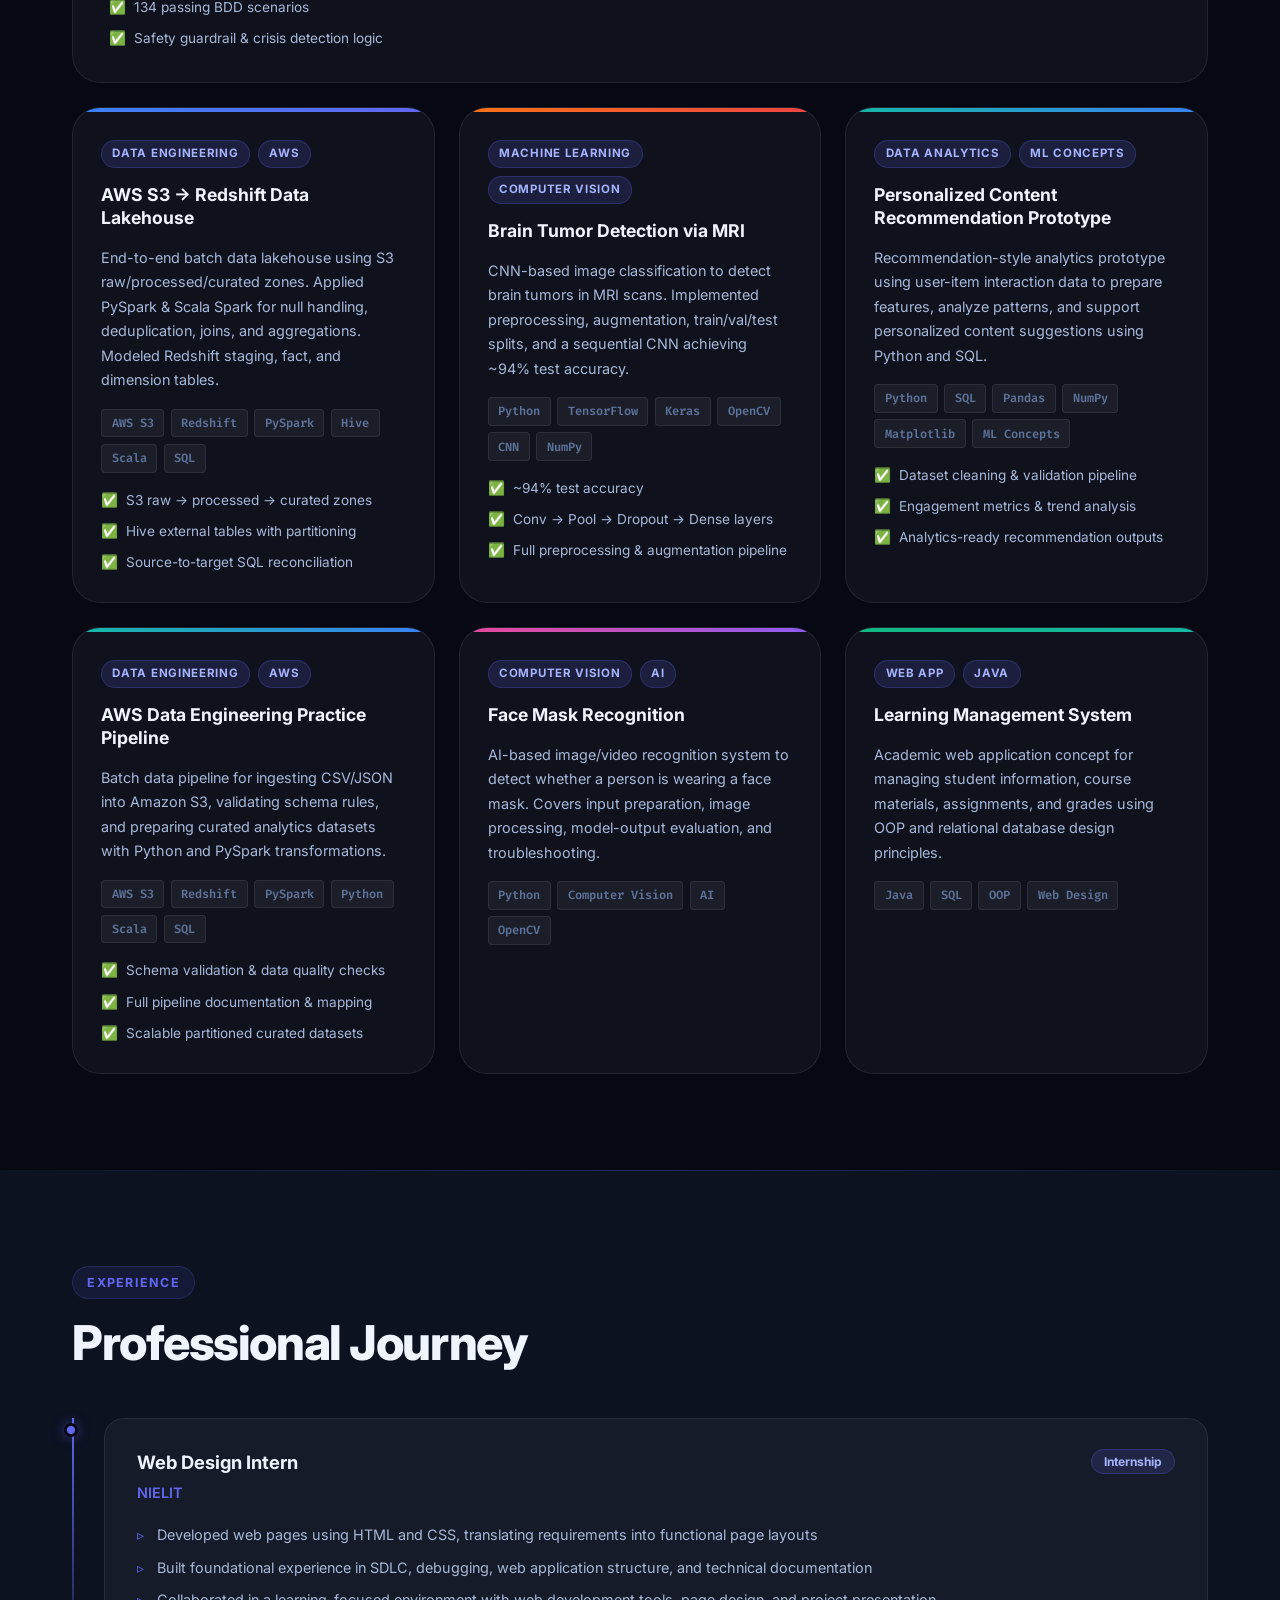
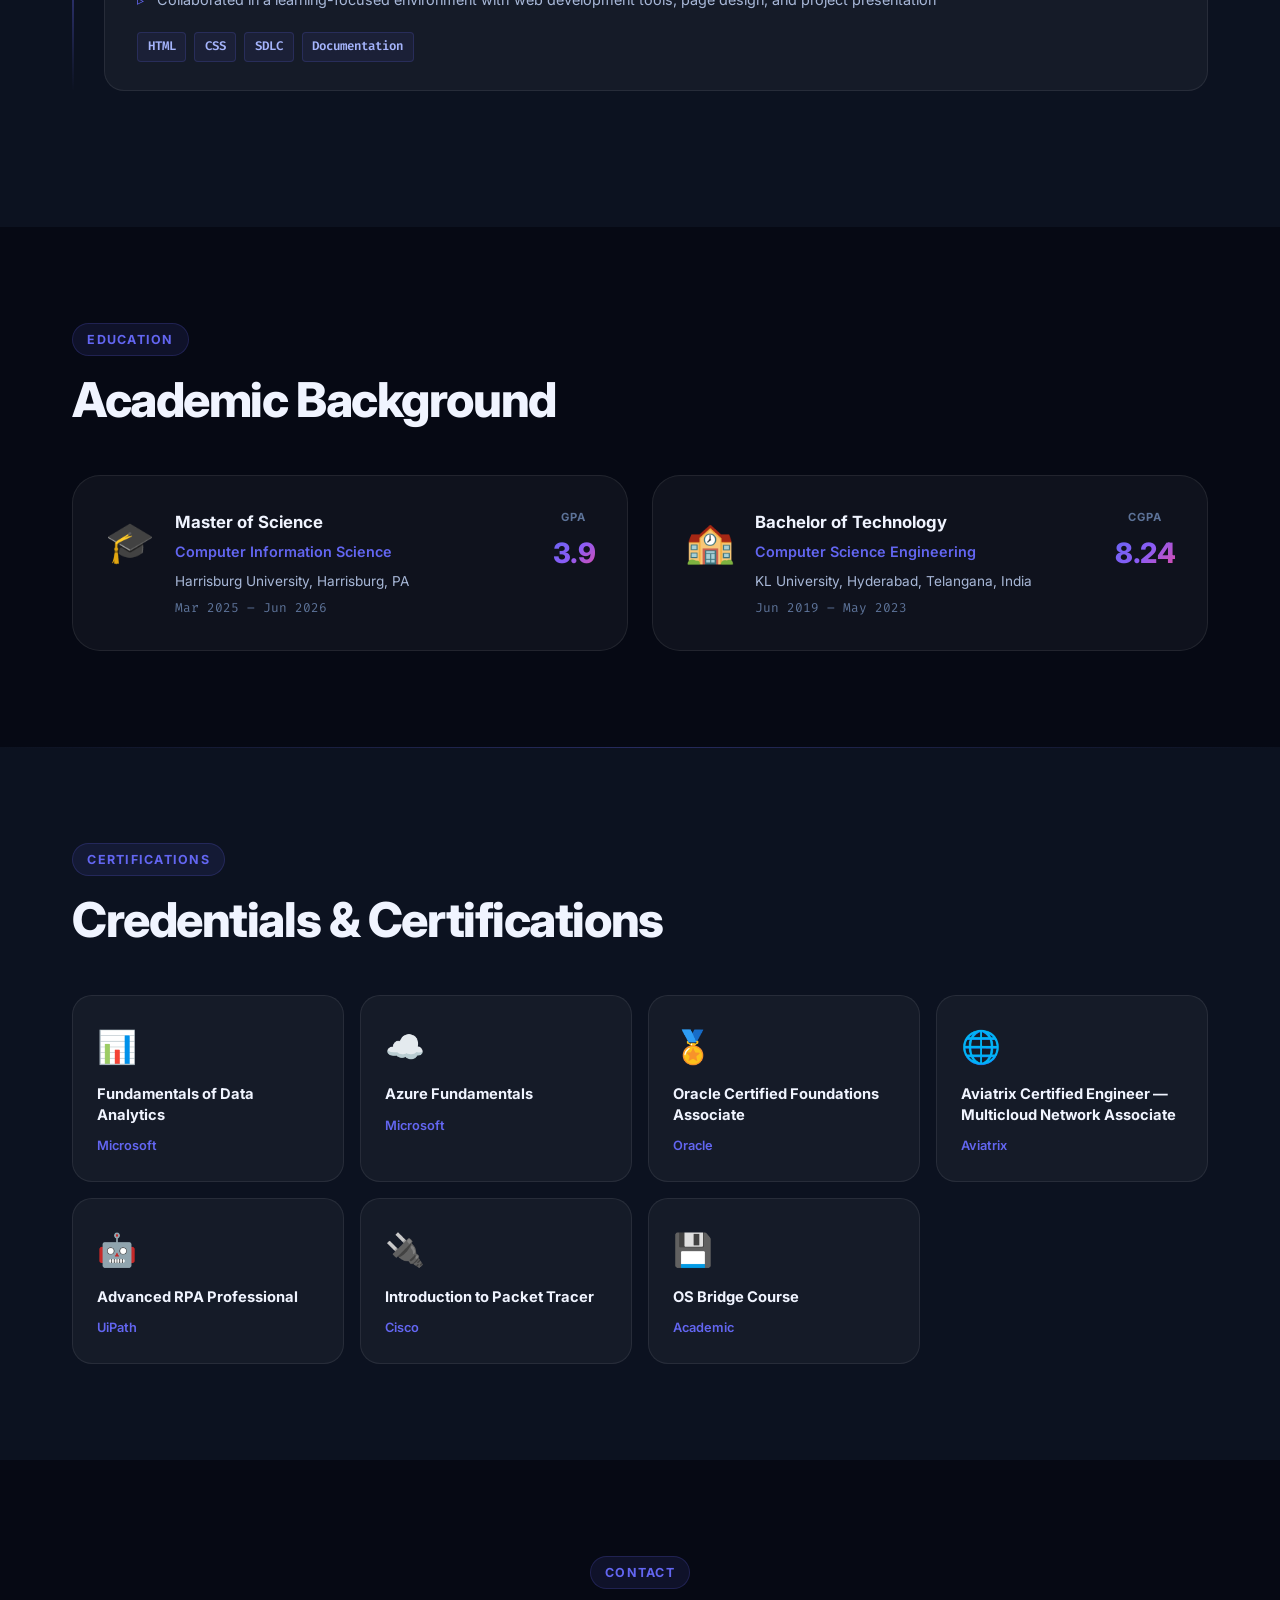
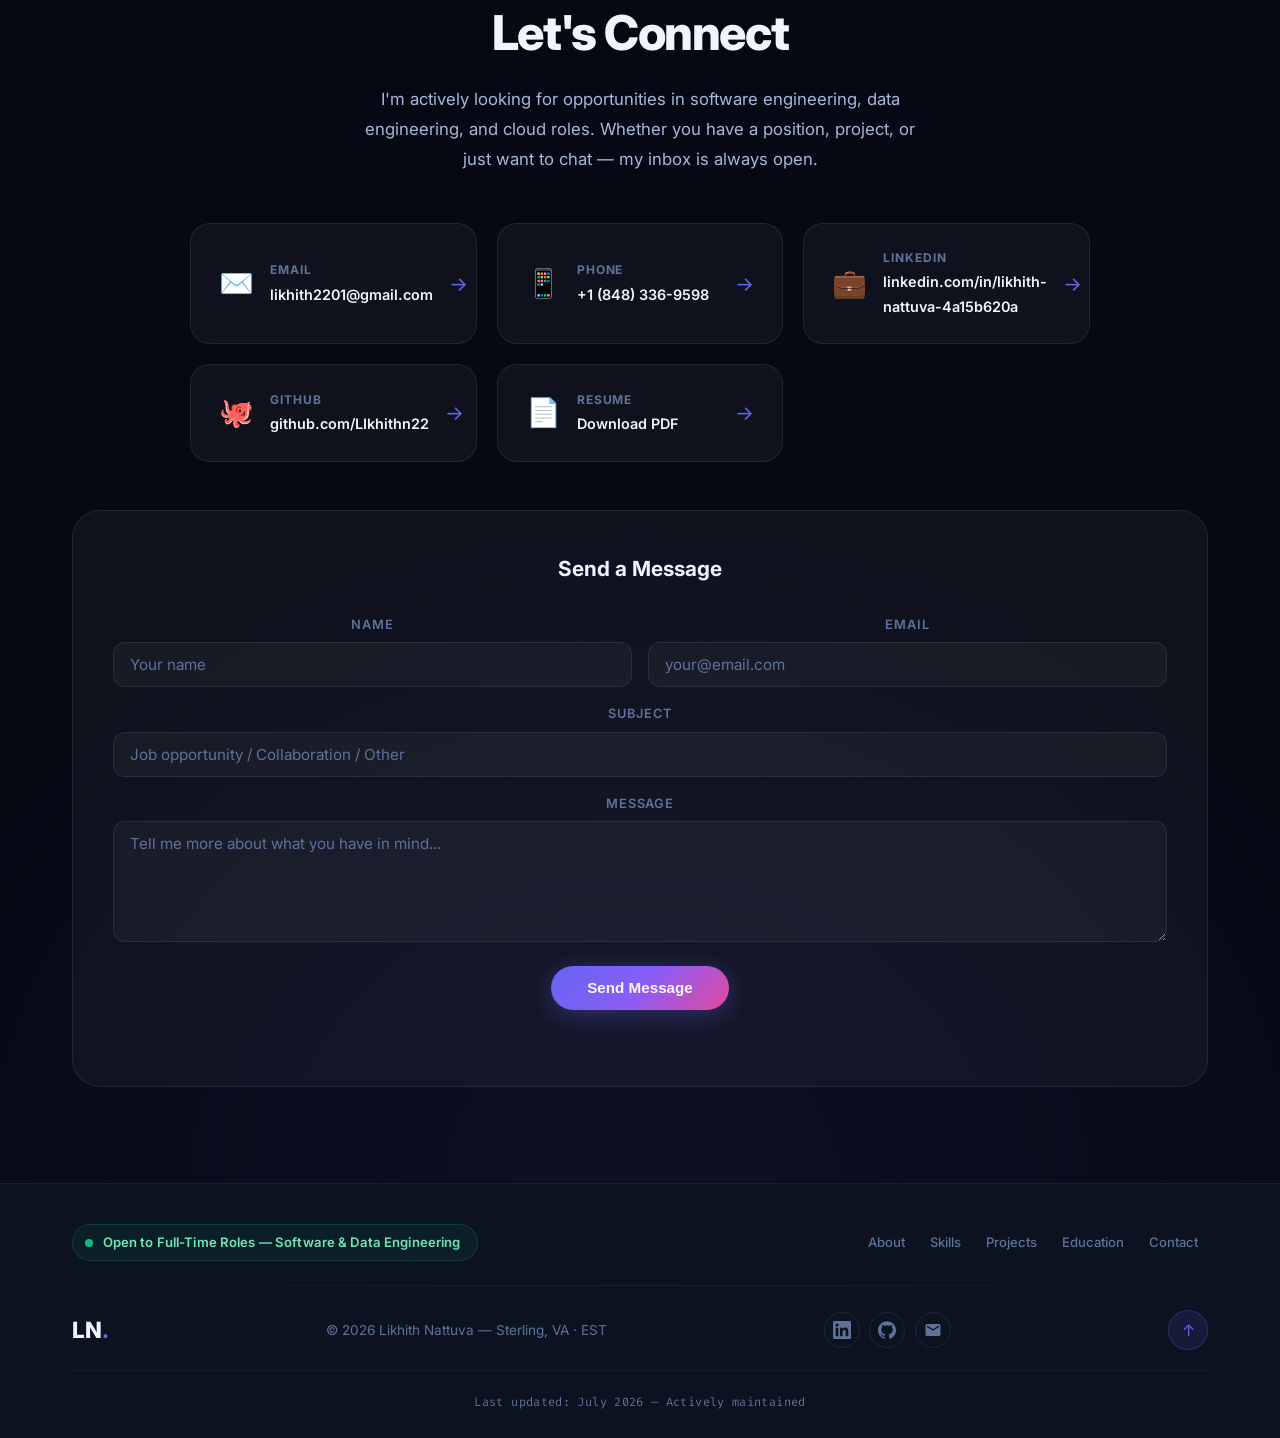
==== commit 8ec5c149: "Update portfolio: sync resume data, add new project, fix GPA, upgrade footer, fix contact form, add " ====
--- a/index.html
+++ b/index.html
@@ -10,6 +10,11 @@
   <meta property="og:title" content="Likhith Nattuva | Software & Data Engineer" />
   <meta property="og:description" content="Explore Likhith's projects, skills, and experience in software, data, and cloud engineering." />
   <meta property="og:type" content="website" />
+  <meta property="og:image" content="profile.png" />
+  <meta name="twitter:card" content="summary_large_image" />
+  <meta name="twitter:title" content="Likhith Nattuva | Software & Data Engineer" />
+  <meta name="twitter:description" content="Explore Likhith's projects, skills, and experience in software, data, and cloud engineering." />
+  <meta name="twitter:image" content="profile.png" />
   <link rel="preconnect" href="https://fonts.googleapis.com" />
   <link rel="preconnect" href="https://fonts.gstatic.com" crossorigin />
   <link href="https://fonts.googleapis.com/css2?family=Inter:wght@300;400;500;600;700;800&family=Fira+Code:wght@400;500&display=swap" rel="stylesheet" />
@@ -29,7 +34,15 @@
         <li><a href="#certifications" id="nav-certs">Certifications</a></li>
         <li><a href="#contact" id="nav-contact">Contact</a></li>
       </ul>
-      <a href="Likhith_NattuvaResume.pdf" download class="btn-resume" id="btn-download-resume">Download CV</a>
+      <a href="likhith_nattuvaresume.pdf" download class="btn-resume" id="btn-download-resume">Download CV</a>
+      <div class="nav-social">
+        <a href="https://www.linkedin.com/in/likhith-nattuva-4a15b620a/" target="_blank" rel="noopener noreferrer" aria-label="LinkedIn" class="nav-social-link">
+          <svg width="18" height="18" viewBox="0 0 24 24" fill="currentColor"><path d="M20.447 20.452h-3.554v-5.569c0-1.328-.027-3.037-1.852-3.037-1.853 0-2.136 1.445-2.136 2.939v5.667H9.351V9h3.414v1.561h.046c.477-.9 1.637-1.85 3.37-1.85 3.601 0 4.267 2.37 4.267 5.455v6.286zM5.337 7.433a2.062 2.062 0 01-2.063-2.065 2.064 2.064 0 112.063 2.065zm1.782 13.019H3.555V9h3.564v11.452zM22.225 0H1.771C.792 0 0 .774 0 1.729v20.542C0 23.227.792 24 1.771 24h20.451C23.2 24 24 23.227 24 22.271V1.729C24 .774 23.2 0 22.222 0h.003z"/></svg>
+        </a>
+        <a href="https://github.com/LIkhithn22" target="_blank" rel="noopener noreferrer" aria-label="GitHub" class="nav-social-link">
+          <svg width="18" height="18" viewBox="0 0 24 24" fill="currentColor"><path d="M12 .297c-6.63 0-12 5.373-12 12 0 5.303 3.438 9.8 8.205 11.385.6.113.82-.258.82-.577 0-.285-.01-1.04-.015-2.04-3.338.724-4.042-1.61-4.042-1.61C4.422 18.07 3.633 17.7 3.633 17.7c-1.087-.744.084-.729.084-.729 1.205.084 1.838 1.236 1.838 1.236 1.07 1.835 2.809 1.305 3.495.998.108-.776.417-1.305.76-1.605-2.665-.3-5.466-1.332-5.466-5.93 0-1.31.465-2.38 1.235-3.22-.135-.303-.54-1.523.105-3.176 0 0 1.005-.322 3.3 1.23.96-.267 1.98-.399 3-.405 1.02.006 2.04.138 3 .405 2.28-1.552 3.285-1.23 3.285-1.23.645 1.653.24 2.873.12 3.176.765.84 1.23 1.91 1.23 3.22 0 4.61-2.805 5.625-5.475 5.92.42.36.81 1.096.81 2.22 0 1.606-.015 2.896-.015 3.286 0 .315.21.69.825.57C20.565 22.092 24 17.592 24 12.297c0-6.627-5.373-12-12-12"/></svg>
+        </a>
+      </div>
       <button class="hamburger" id="hamburger-btn" aria-label="Toggle menu" aria-expanded="false">
         <span></span><span></span><span></span>
       </button>
@@ -72,7 +85,7 @@
         </div>
         <div class="stat-divider"></div>
         <div class="stat-item">
-          <span class="stat-number" id="stat-gpa">3.87</span>
+          <span class="stat-number" id="stat-gpa">3.9</span>
           <span class="stat-label">GPA</span>
         </div>
       </div>
@@ -113,7 +126,7 @@
           <p>I'm actively seeking <strong>entry-level and early-career opportunities</strong> in software engineering, data engineering, cloud, data analysis, and application support roles where I can contribute and grow.</p>
           <div class="about-location" id="about-location">
             <span class="location-icon">📍</span>
-            <span>Sterling, VA 22030</span>
+            <span>Sterling, VA 20164</span>
             <span class="sep">•</span>
             <span class="location-icon">📧</span>
             <a href="mailto:likhith2201@gmail.com">likhith2201@gmail.com</a>
@@ -248,11 +261,15 @@
             <span class="pill pill-teal">Node.js</span>
             <span class="pill pill-teal">Express.js</span>
             <span class="pill pill-teal">REST APIs</span>
-            <span class="pill pill-teal">Vite</span>
+            <span class="pill pill-teal">HTML5</span>
+            <span class="pill pill-teal">Bootstrap</span>
+            <span class="pill pill-teal">Django</span>
             <span class="pill pill-teal">Playwright</span>
             <span class="pill pill-teal">Cucumber.js</span>
-            <span class="pill pill-teal">Django</span>
+            <span class="pill pill-teal">Jupyter Notebook</span>
+            <span class="pill pill-teal">Docker</span>
             <span class="pill pill-teal">Git</span>
+            <span class="pill pill-teal">Agile</span>
           </div>
         </div>
 
@@ -324,6 +341,26 @@
               <div class="proj-highlight"><span class="highlight-icon">✅</span> ~94% test accuracy</div>
               <div class="proj-highlight"><span class="highlight-icon">✅</span> Conv → Pool → Dropout → Dense layers</div>
               <div class="proj-highlight"><span class="highlight-icon">✅</span> Full preprocessing & augmentation pipeline</div>
+            </div>
+          </div>
+        </article>
+
+        <article class="project-card" id="proj-recommendation">
+          <div class="proj-gradient grad-teal"></div>
+          <div class="proj-content">
+            <div class="proj-tags">
+              <span class="proj-tag">Data Analytics</span>
+              <span class="proj-tag">ML Concepts</span>
+            </div>
+            <h3>Personalized Content Recommendation Prototype</h3>
+            <p>Recommendation-style analytics prototype using user-item interaction data to prepare features, analyze patterns, and support personalized content suggestions using Python and SQL.</p>
+            <div class="proj-tech-stack">
+              <span>Python</span><span>SQL</span><span>Pandas</span><span>NumPy</span><span>Matplotlib</span><span>ML Concepts</span>
+            </div>
+            <div class="proj-highlights">
+              <div class="proj-highlight"><span class="highlight-icon">✅</span> Dataset cleaning &amp; validation pipeline</div>
+              <div class="proj-highlight"><span class="highlight-icon">✅</span> Engagement metrics &amp; trend analysis</div>
+              <div class="proj-highlight"><span class="highlight-icon">✅</span> Analytics-ready recommendation outputs</div>
             </div>
           </div>
         </article>
@@ -427,11 +464,11 @@
             <h3>Master of Science</h3>
             <p class="edu-major">Computer Information Science</p>
             <p class="edu-school">Harrisburg University, Harrisburg, PA</p>
-            <p class="edu-period">Mar 2025 – Jun 2026</p>
+            <p class="edu-period">Mar 2025 – Jun 2026 </p>
           </div>
           <div class="edu-gpa">
             <span class="gpa-label">GPA</span>
-            <span class="gpa-value">3.87</span>
+            <span class="gpa-value">3.9</span>
           </div>
         </div>
 
@@ -523,7 +560,23 @@
           </div>
           <span class="contact-arrow">→</span>
         </a>
-        <a href="Likhith_NattuvaResume.pdf" download class="contact-card" id="contact-resume">
+        <a href="https://www.linkedin.com/in/likhith-nattuva-4a15b620a/" target="_blank" rel="noopener noreferrer" class="contact-card" id="contact-linkedin">
+          <div class="contact-card-icon">💼</div>
+          <div class="contact-card-info">
+            <span class="contact-card-label">LinkedIn</span>
+            <span class="contact-card-value">linkedin.com/in/likhith-nattuva-4a15b620a</span>
+          </div>
+          <span class="contact-arrow">→</span>
+        </a>
+        <a href="https://github.com/LIkhithn22" target="_blank" rel="noopener noreferrer" class="contact-card" id="contact-github">
+          <div class="contact-card-icon">🐙</div>
+          <div class="contact-card-info">
+            <span class="contact-card-label">GitHub</span>
+            <span class="contact-card-value">github.com/LIkhithn22</span>
+          </div>
+          <span class="contact-arrow">→</span>
+        </a>
+        <a href="likhith_nattuvaresume.pdf" download class="contact-card" id="contact-resume">
           <div class="contact-card-icon">📄</div>
           <div class="contact-card-info">
             <span class="contact-card-label">Resume</span>
@@ -532,17 +585,81 @@
           <span class="contact-arrow">→</span>
         </a>
       </div>
+
+      <!-- Netlify Forms Contact Form -->
+      <div class="contact-form-wrap" id="contact-form-section">
+        <h3 class="contact-form-title">Send a Message</h3>
+        <form name="contact" id="contact-form" method="POST" data-netlify="true" netlify-honeypot="bot-field" novalidate>
+          <input type="hidden" name="form-name" value="contact" />
+          <p style="display:none"><label>Don't fill: <input name="bot-field" /></label></p>
+          <div class="form-row">
+            <div class="form-group">
+              <label for="cf-name">Name</label>
+              <input type="text" id="cf-name" name="name" placeholder="Your name" required />
+            </div>
+            <div class="form-group">
+              <label for="cf-email">Email</label>
+              <input type="email" id="cf-email" name="email" placeholder="your@email.com" required />
+            </div>
+          </div>
+          <div class="form-group">
+            <label for="cf-subject">Subject</label>
+            <input type="text" id="cf-subject" name="subject" placeholder="Job opportunity / Collaboration / Other" required />
+          </div>
+          <div class="form-group">
+            <label for="cf-message">Message</label>
+            <textarea id="cf-message" name="message" rows="5" placeholder="Tell me more about what you have in mind..." required></textarea>
+          </div>
+          <button type="submit" class="btn-primary form-submit-btn" id="form-submit-btn">Send Message</button>
+          <div id="form-status" class="form-status" role="alert" aria-live="polite"></div>
+      </div>
     </div>
   </section>
 
   <!-- ─── FOOTER ─── -->
   <footer class="footer" id="footer" role="contentinfo">
     <div class="container">
+
+      <!-- Row 1: Open to Work + Quick Nav -->
+      <div class="footer-top">
+        <div class="footer-open-to-work" id="footer-otw">
+          <span class="otw-dot"></span>
+          Open to Full-Time Roles &mdash; Software &amp; Data Engineering
+        </div>
+        <nav class="footer-nav" aria-label="Footer navigation">
+          <a href="#about">About</a>
+          <a href="#skills">Skills</a>
+          <a href="#projects">Projects</a>
+          <a href="#education">Education</a>
+          <a href="#contact">Contact</a>
+        </nav>
+      </div>
+
+      <div class="footer-divider"></div>
+
+      <!-- Row 2: Logo + Copyright + Social + Back to Top -->
       <div class="footer-inner">
         <div class="footer-logo">LN<span class="dot">.</span></div>
-        <p class="footer-copy">© 2025 Likhith Nattuva. Crafted with ❤️ and lots of ☕</p>
+        <p class="footer-copy">&copy; 2026 Likhith Nattuva &mdash; Sterling, VA &middot; EST</p>
+        <div class="footer-social">
+          <a href="https://www.linkedin.com/in/likhith-nattuva-4a15b620a/" target="_blank" rel="noopener noreferrer" aria-label="LinkedIn" class="footer-social-link">
+            <svg width="18" height="18" viewBox="0 0 24 24" fill="currentColor"><path d="M20.447 20.452h-3.554v-5.569c0-1.328-.027-3.037-1.852-3.037-1.853 0-2.136 1.445-2.136 2.939v5.667H9.351V9h3.414v1.561h.046c.477-.9 1.637-1.85 3.37-1.85 3.601 0 4.267 2.37 4.267 5.455v6.286zM5.337 7.433a2.062 2.062 0 01-2.063-2.065 2.064 2.064 0 112.063 2.065zm1.782 13.019H3.555V9h3.564v11.452zM22.225 0H1.771C.792 0 0 .774 0 1.729v20.542C0 23.227.792 24 1.771 24h20.451C23.2 24 24 23.227 24 22.271V1.729C24 .774 23.2 0 22.222 0h.003z"/></svg>
+          </a>
+          <a href="https://github.com/LIkhithn22" target="_blank" rel="noopener noreferrer" aria-label="GitHub" class="footer-social-link">
+            <svg width="18" height="18" viewBox="0 0 24 24" fill="currentColor"><path d="M12 .297c-6.63 0-12 5.373-12 12 0 5.303 3.438 9.8 8.205 11.385.6.113.82-.258.82-.577 0-.285-.01-1.04-.015-2.04-3.338.724-4.042-1.61-4.042-1.61C4.422 18.07 3.633 17.7 3.633 17.7c-1.087-.744.084-.729.084-.729 1.205.084 1.838 1.236 1.838 1.236 1.07 1.835 2.809 1.305 3.495.998.108-.776.417-1.305.76-1.605-2.665-.3-5.466-1.332-5.466-5.93 0-1.31.465-2.38 1.235-3.22-.135-.303-.54-1.523.105-3.176 0 0 1.005-.322 3.3 1.23.96-.267 1.98-.399 3-.405 1.02.006 2.04.138 3 .405 2.28-1.552 3.285-1.23 3.285-1.23.645 1.653.24 2.873.12 3.176.765.84 1.23 1.91 1.23 3.22 0 4.61-2.805 5.625-5.475 5.92.42.36.81 1.096.81 2.22 0 1.606-.015 2.896-.015 3.286 0 .315.21.69.825.57C20.565 22.092 24 17.592 24 12.297c0-6.627-5.373-12-12-12"/></svg>
+          </a>
+          <a href="mailto:likhith2201@gmail.com" aria-label="Email" class="footer-social-link">
+            <svg width="18" height="18" viewBox="0 0 24 24" fill="currentColor"><path d="M20 4H4c-1.1 0-2 .9-2 2v12c0 1.1.9 2 2 2h16c1.1 0 2-.9 2-2V6c0-1.1-.9-2-2-2zm0 4l-8 5-8-5V6l8 5 8-5v2z"/></svg>
+          </a>
+        </div>
         <a href="#hero" class="back-to-top" id="back-to-top-btn" aria-label="Back to top">↑</a>
       </div>
+
+      <!-- Row 3: Last Updated -->
+      <div class="footer-bottom">
+        <span class="footer-last-updated">Last updated: July 2026 &mdash; Actively maintained</span>
+      </div>
+
     </div>
   </footer>
 
--- a/style.css
+++ b/style.css
@@ -1029,8 +1029,71 @@
 .footer {
   background: var(--bg-800);
   border-top: 1px solid rgba(255,255,255,0.05);
-  padding: 2rem 0;
-}
+  padding: 2.5rem 0 1.5rem;
+}
+
+/* ── Footer Top Row ── */
+.footer-top {
+  display: flex;
+  align-items: center;
+  justify-content: space-between;
+  gap: 1.5rem;
+  flex-wrap: wrap;
+  margin-bottom: 1.5rem;
+}
+.footer-open-to-work {
+  display: flex;
+  align-items: center;
+  gap: 0.6rem;
+  font-size: 0.82rem;
+  font-weight: 600;
+  color: #6ee7b7;
+  background: rgba(16,185,129,0.08);
+  border: 1px solid rgba(16,185,129,0.2);
+  border-radius: var(--radius-pill);
+  padding: 0.4rem 1rem 0.4rem 0.75rem;
+  letter-spacing: 0.01em;
+}
+.otw-dot {
+  width: 8px;
+  height: 8px;
+  border-radius: 50%;
+  background: #10b981;
+  flex-shrink: 0;
+  box-shadow: 0 0 0 0 rgba(16,185,129,0.5);
+  animation: otw-pulse 2s ease-in-out infinite;
+}
+@keyframes otw-pulse {
+  0%, 100% { box-shadow: 0 0 0 0 rgba(16,185,129,0.5); }
+  50%       { box-shadow: 0 0 0 6px rgba(16,185,129,0); }
+}
+.footer-nav {
+  display: flex;
+  align-items: center;
+  gap: 0.25rem;
+}
+.footer-nav a {
+  font-size: 0.82rem;
+  font-weight: 500;
+  color: var(--text-500);
+  text-decoration: none;
+  padding: 0.3rem 0.65rem;
+  border-radius: var(--radius-sm);
+  transition: color var(--transition), background var(--transition);
+}
+.footer-nav a:hover {
+  color: var(--text-100);
+  background: rgba(255,255,255,0.05);
+}
+
+/* ── Divider ── */
+.footer-divider {
+  height: 1px;
+  background: linear-gradient(90deg, transparent, rgba(255,255,255,0.07), transparent);
+  margin-bottom: 1.5rem;
+}
+
+/* ── Footer Middle Row ── */
 .footer-inner {
   display: flex;
   align-items: center;
@@ -1046,6 +1109,21 @@
   font-size: 0.85rem;
   color: var(--text-500);
 }
+
+/* ── Footer Bottom Row ── */
+.footer-bottom {
+  margin-top: 1.25rem;
+  padding-top: 1rem;
+  border-top: 1px solid rgba(255,255,255,0.04);
+  text-align: center;
+}
+.footer-last-updated {
+  font-size: 0.75rem;
+  color: var(--text-500);
+  font-family: var(--font-mono);
+  letter-spacing: 0.03em;
+}
+
 .back-to-top {
   width: 40px; height: 40px;
   display: flex;
@@ -1101,6 +1179,8 @@
   .featured { grid-column: 1; }
   .edu-cards { grid-template-columns: 1fr; }
   .footer-inner { flex-direction: column; text-align: center; }
+  .footer-top { flex-direction: column; align-items: center; text-align: center; }
+  .footer-nav { flex-wrap: wrap; justify-content: center; }
   .hero-section { max-width: 100%; padding-left: 1.5rem; padding-right: 1.5rem; }
   .container { padding: 0 1.25rem; }
 }
@@ -1130,3 +1210,137 @@
 .nav-open .hamburger span:nth-child(1) { transform: rotate(45deg) translate(5px, 5px); }
 .nav-open .hamburger span:nth-child(2) { opacity: 0; }
 .nav-open .hamburger span:nth-child(3) { transform: rotate(-45deg) translate(5px, -5px); }
+
+/* ═══════════════════════════════════════
+   NAV SOCIAL ICONS
+═══════════════════════════════════════ */
+.nav-social {
+  display: flex;
+  align-items: center;
+  gap: 0.5rem;
+}
+.nav-social-link {
+  display: flex;
+  align-items: center;
+  justify-content: center;
+  width: 34px;
+  height: 34px;
+  border-radius: 50%;
+  color: var(--text-300);
+  border: 1px solid var(--glass-border);
+  transition: color var(--transition), border-color var(--transition), background var(--transition);
+}
+.nav-social-link:hover {
+  color: var(--text-100);
+  border-color: rgba(99,102,241,0.5);
+  background: rgba(99,102,241,0.1);
+}
+
+/* ═══════════════════════════════════════
+   FOOTER SOCIAL ICONS
+═══════════════════════════════════════ */
+.footer-social {
+  display: flex;
+  align-items: center;
+  gap: 0.6rem;
+}
+.footer-social-link {
+  display: flex;
+  align-items: center;
+  justify-content: center;
+  width: 36px;
+  height: 36px;
+  border-radius: 50%;
+  color: var(--text-500);
+  border: 1px solid var(--glass-border);
+  transition: color var(--transition), border-color var(--transition), background var(--transition);
+}
+.footer-social-link:hover {
+  color: var(--accent-primary);
+  border-color: rgba(99,102,241,0.4);
+  background: rgba(99,102,241,0.08);
+}
+
+/* ═══════════════════════════════════════
+   CONTACT FORM
+═══════════════════════════════════════ */
+.contact-form-wrap {
+  margin-top: 3rem;
+  background: var(--glass);
+  border: 1px solid var(--glass-border);
+  border-radius: var(--radius-xl);
+  padding: 2.5rem;
+}
+.contact-form-title {
+  font-size: 1.3rem;
+  font-weight: 700;
+  margin-bottom: 1.75rem;
+  color: var(--text-100);
+}
+.form-row {
+  display: grid;
+  grid-template-columns: 1fr 1fr;
+  gap: 1rem;
+}
+.form-group {
+  display: flex;
+  flex-direction: column;
+  gap: 0.4rem;
+  margin-bottom: 1rem;
+}
+.form-group label {
+  font-size: 0.8rem;
+  font-weight: 600;
+  text-transform: uppercase;
+  letter-spacing: 0.07em;
+  color: var(--text-500);
+}
+.form-group input,
+.form-group textarea {
+  background: rgba(255,255,255,0.04);
+  border: 1px solid var(--glass-border);
+  border-radius: 0.75rem;
+  padding: 0.75rem 1rem;
+  color: var(--text-100);
+  font-family: var(--font);
+  font-size: 0.95rem;
+  outline: none;
+  transition: border-color var(--transition), box-shadow var(--transition);
+  resize: vertical;
+}
+.form-group input::placeholder,
+.form-group textarea::placeholder {
+  color: var(--text-500);
+}
+.form-group input:focus,
+.form-group textarea:focus {
+  border-color: var(--accent-primary);
+  box-shadow: 0 0 0 3px rgba(99,102,241,0.15);
+}
+.form-submit-btn {
+  margin-top: 0.5rem;
+  padding: 0.85rem 2.25rem;
+  cursor: pointer;
+  border: none;
+  font-size: 0.95rem;
+  font-weight: 600;
+}
+.form-submit-btn:disabled {
+  opacity: 0.6;
+  cursor: not-allowed;
+}
+.form-status {
+  margin-top: 1rem;
+  font-size: 0.9rem;
+  font-weight: 500;
+  min-height: 1.4em;
+}
+.form-status--success { color: var(--accent-green); }
+.form-status--error   { color: var(--accent-pink); }
+
+@media (max-width: 768px) {
+  .nav-social { display: none; }
+  .form-row { grid-template-columns: 1fr; }
+  .contact-form-wrap { padding: 1.5rem; }
+}
+
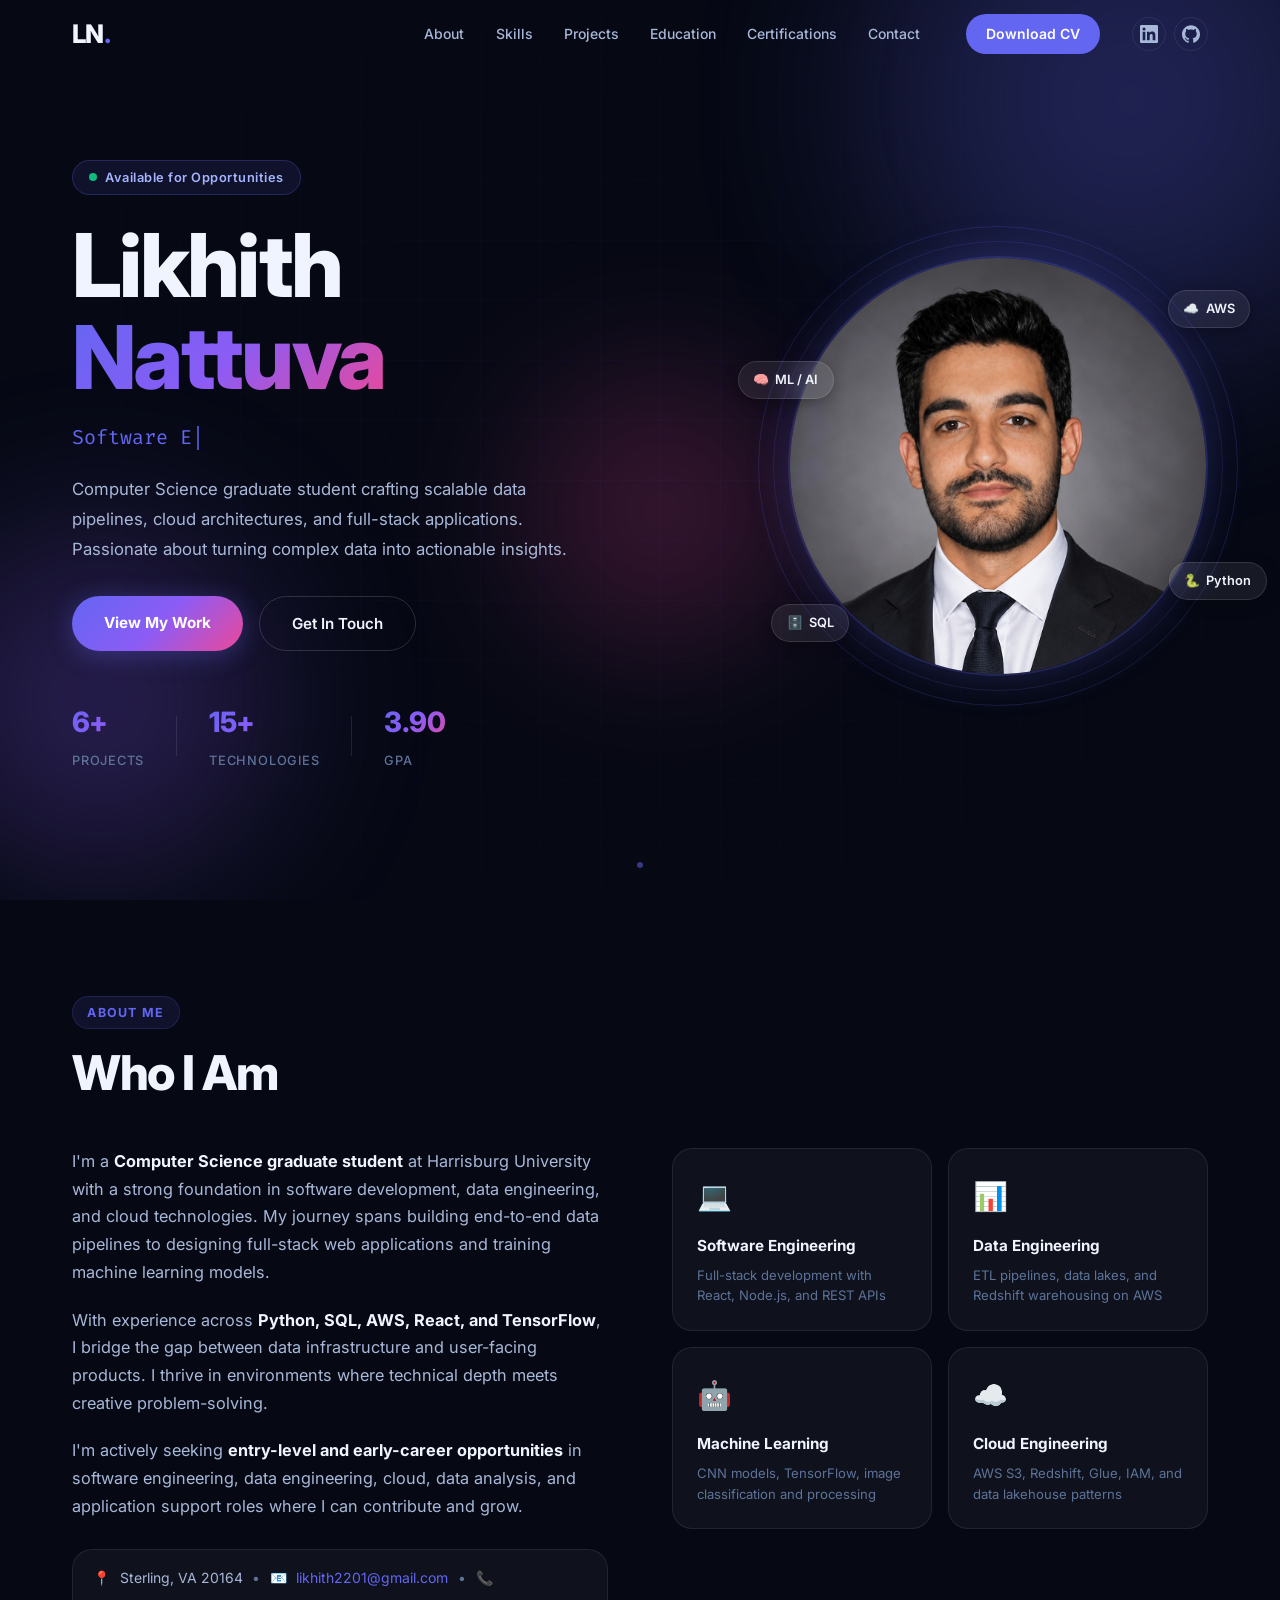
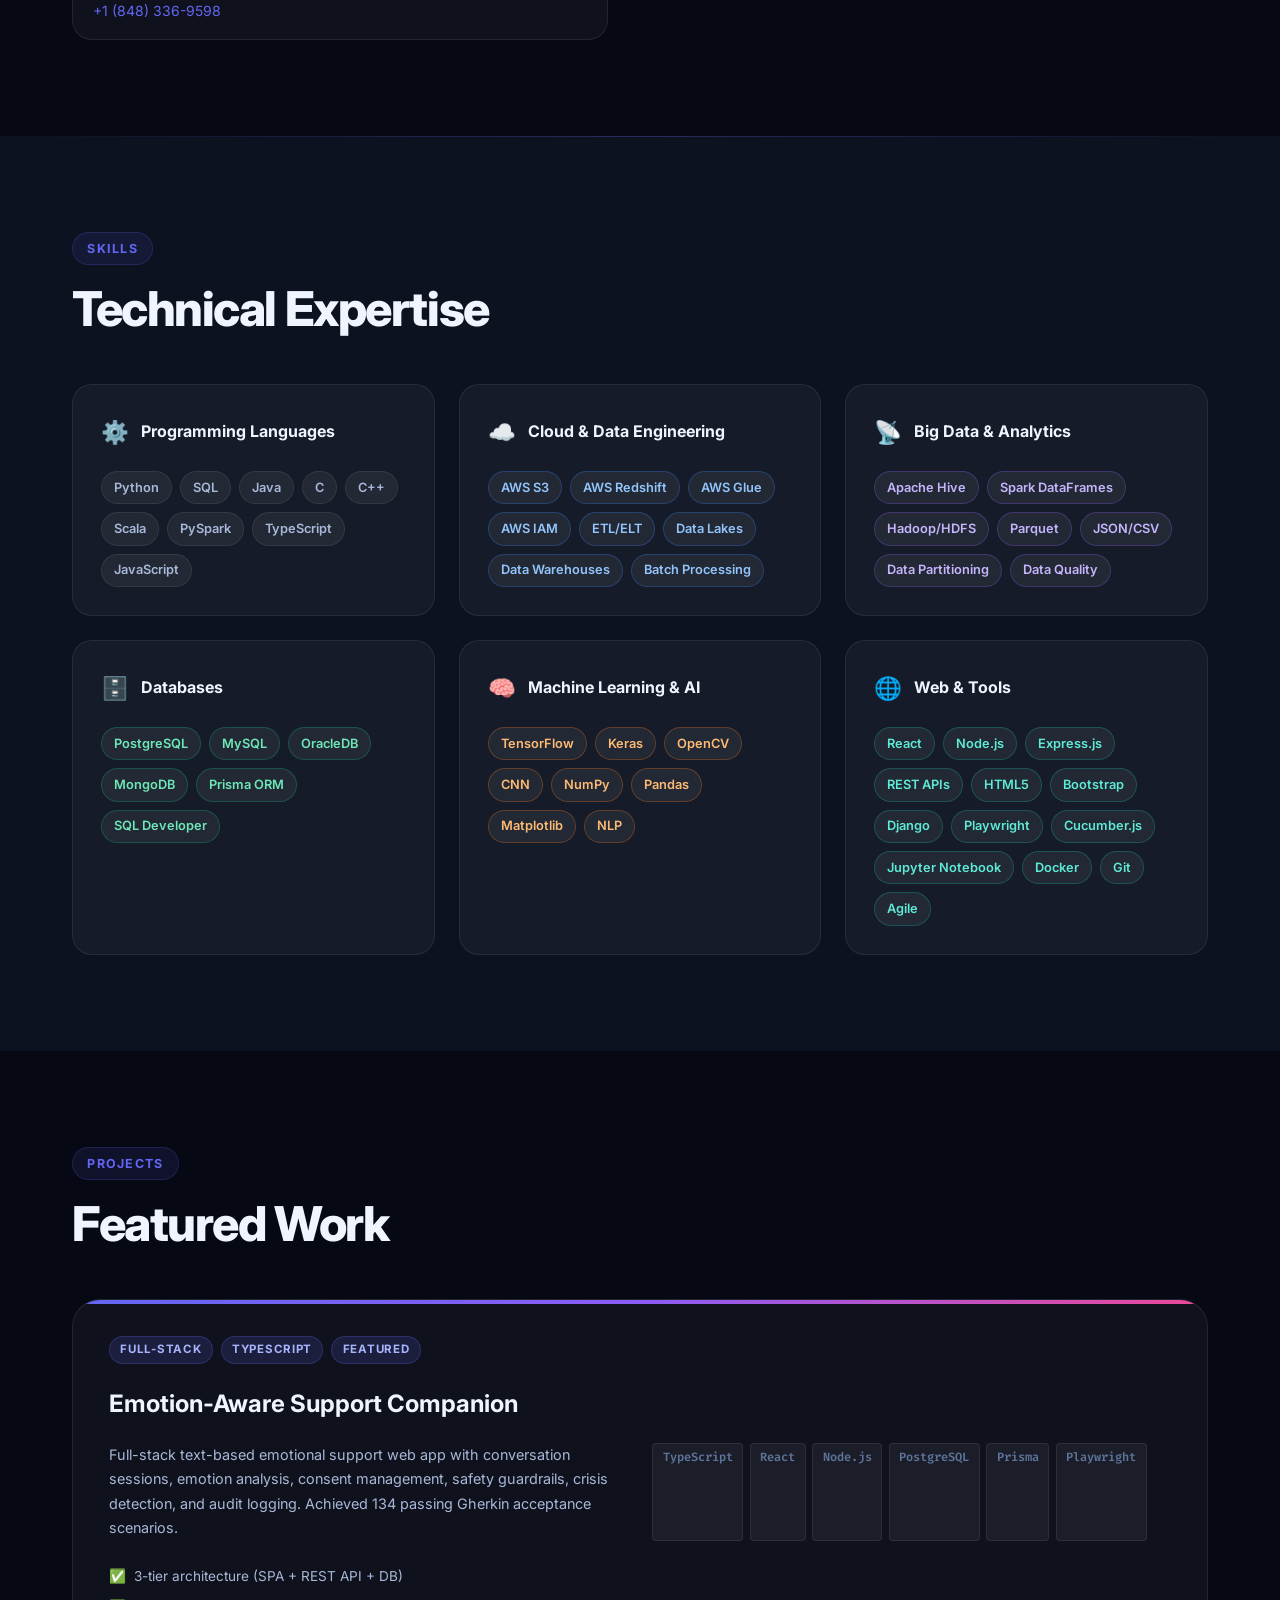
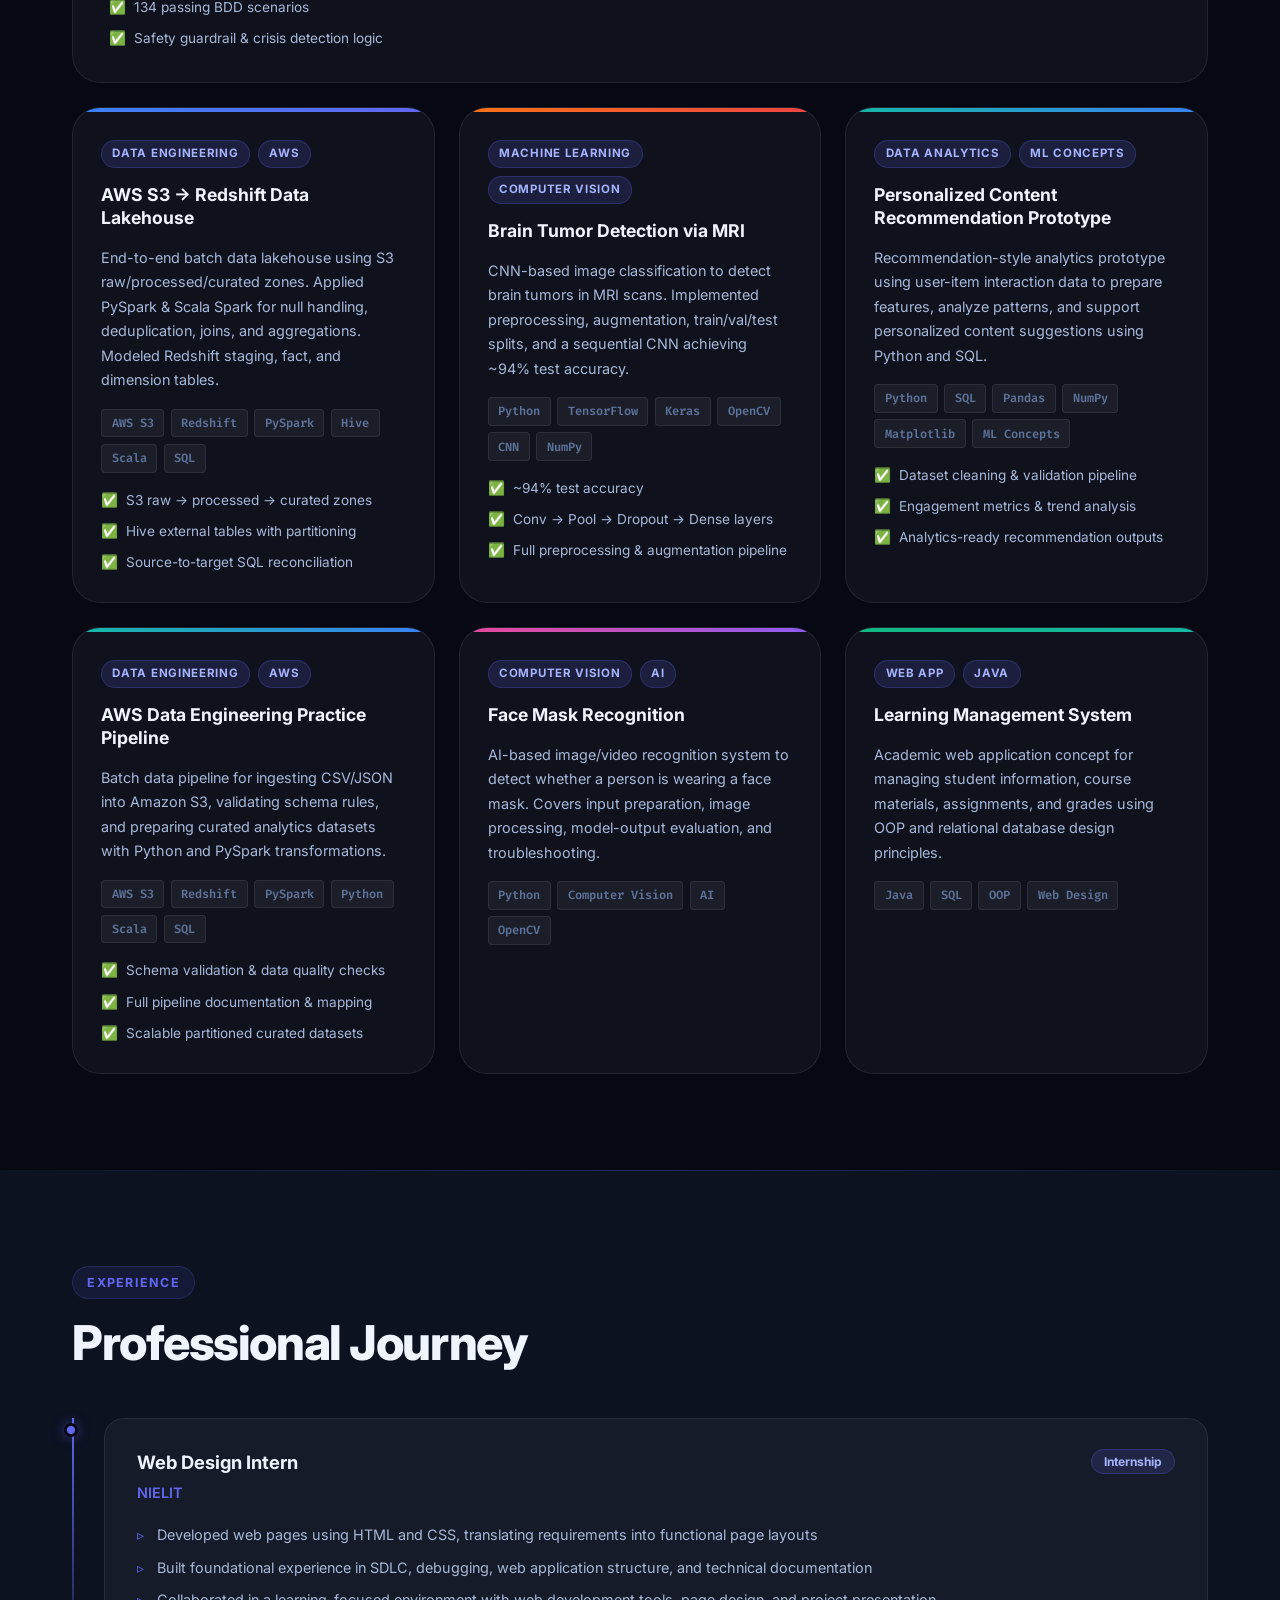
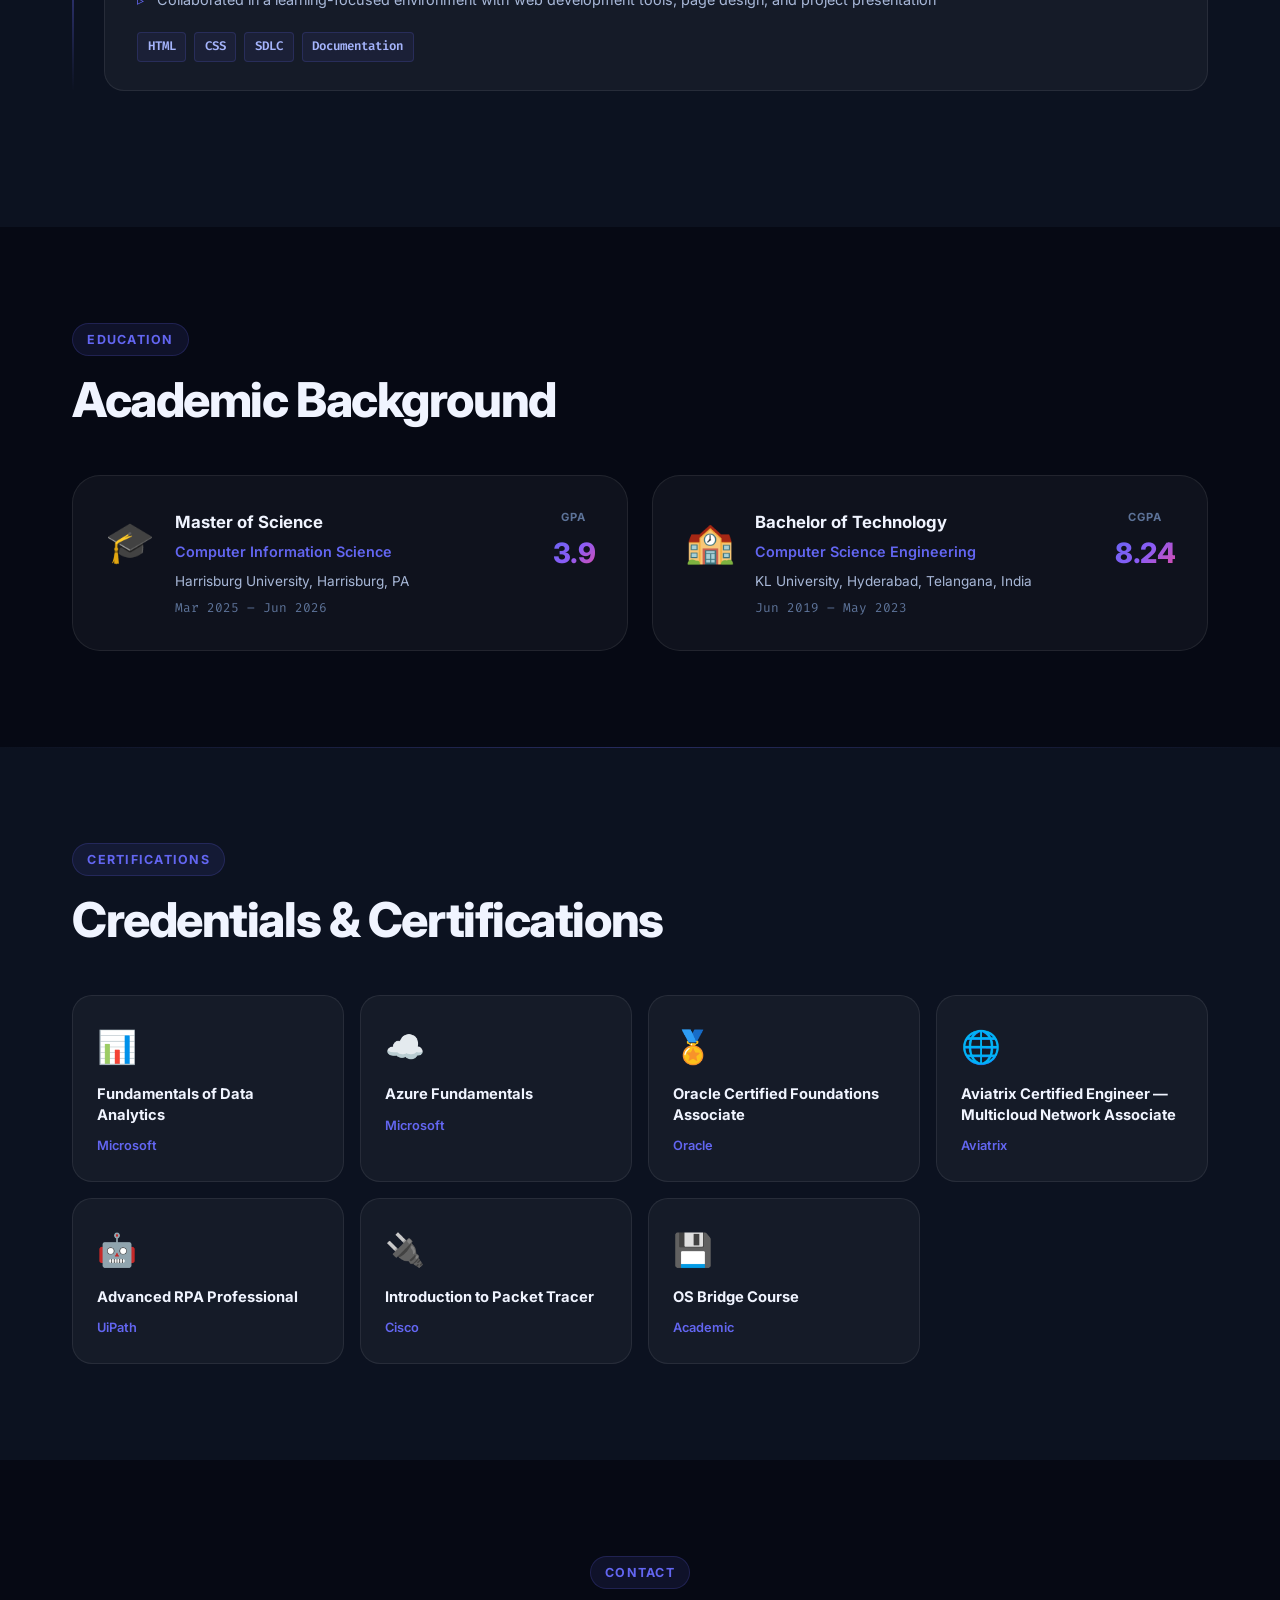
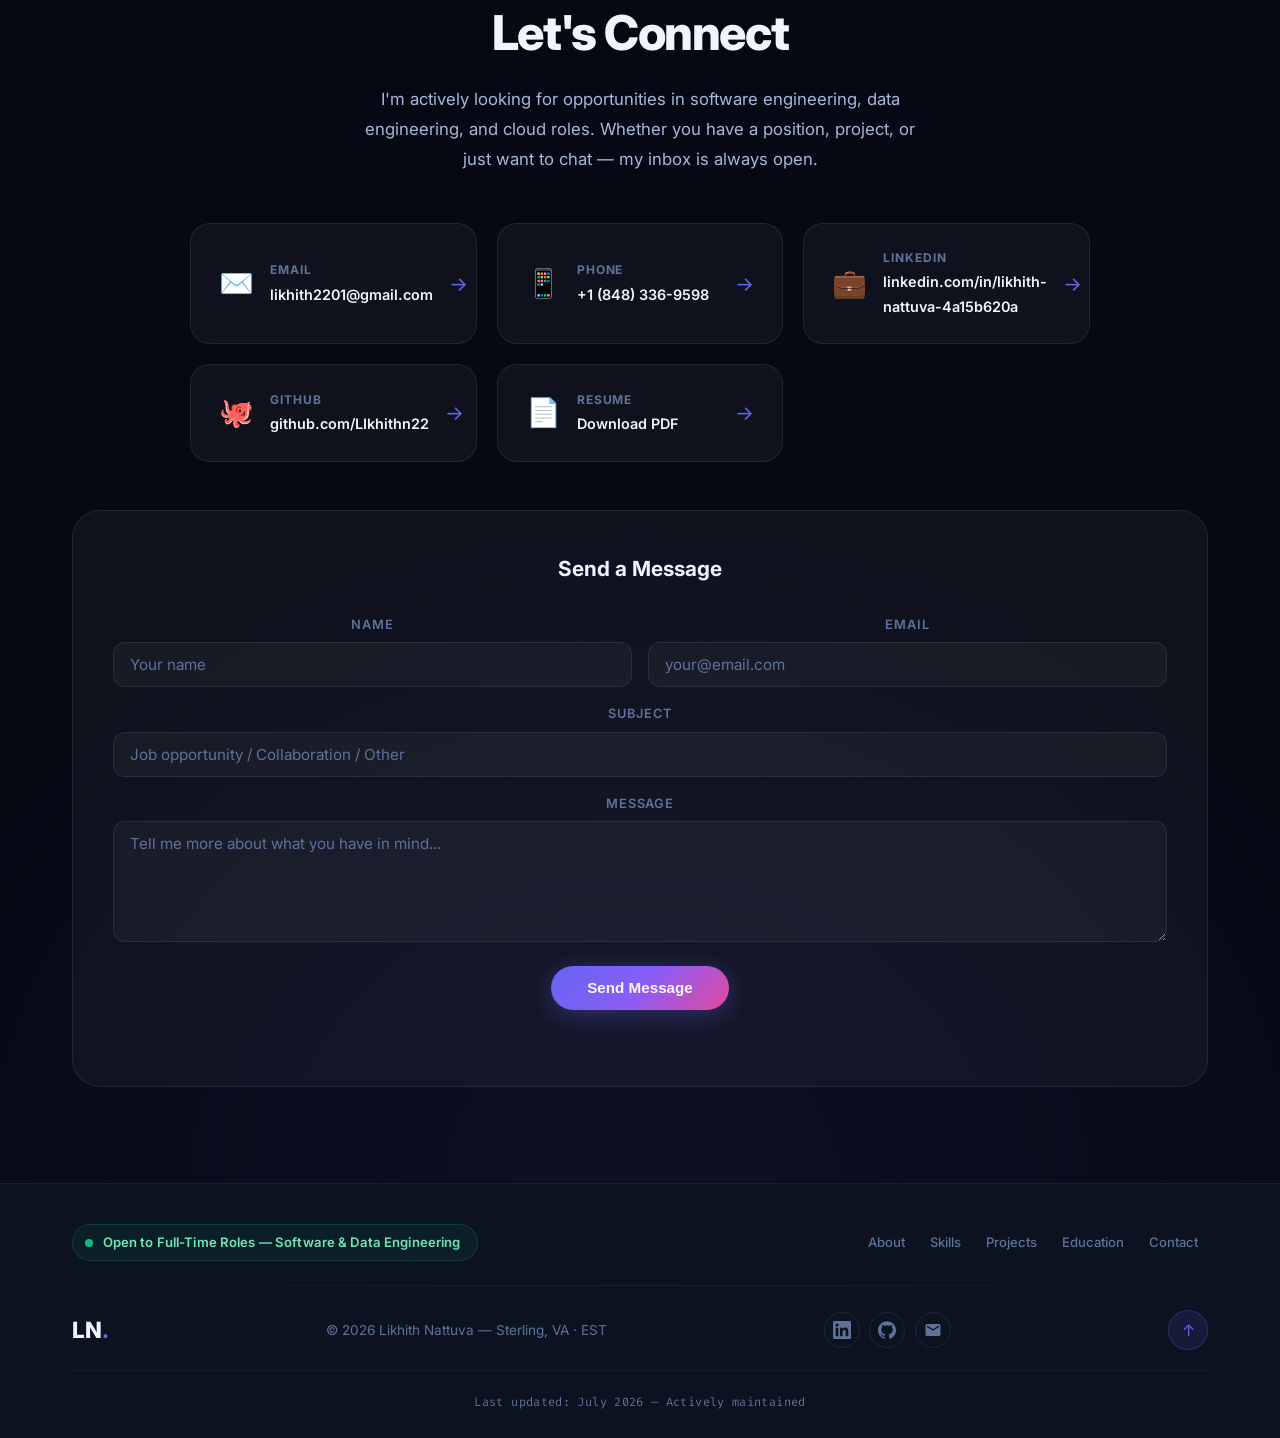
==== commit ed55ccf0: "Update live URL to likhithnattuva.vercel.app, add og:url meta tag" ====
--- a/index.html
+++ b/index.html
@@ -10,6 +10,7 @@
   <meta property="og:title" content="Likhith Nattuva | Software & Data Engineer" />
   <meta property="og:description" content="Explore Likhith's projects, skills, and experience in software, data, and cloud engineering." />
   <meta property="og:type" content="website" />
+  <meta property="og:url" content="https://likhithnattuva.vercel.app" />
   <meta property="og:image" content="profile.png" />
   <meta name="twitter:card" content="summary_large_image" />
   <meta name="twitter:title" content="Likhith Nattuva | Software & Data Engineer" />
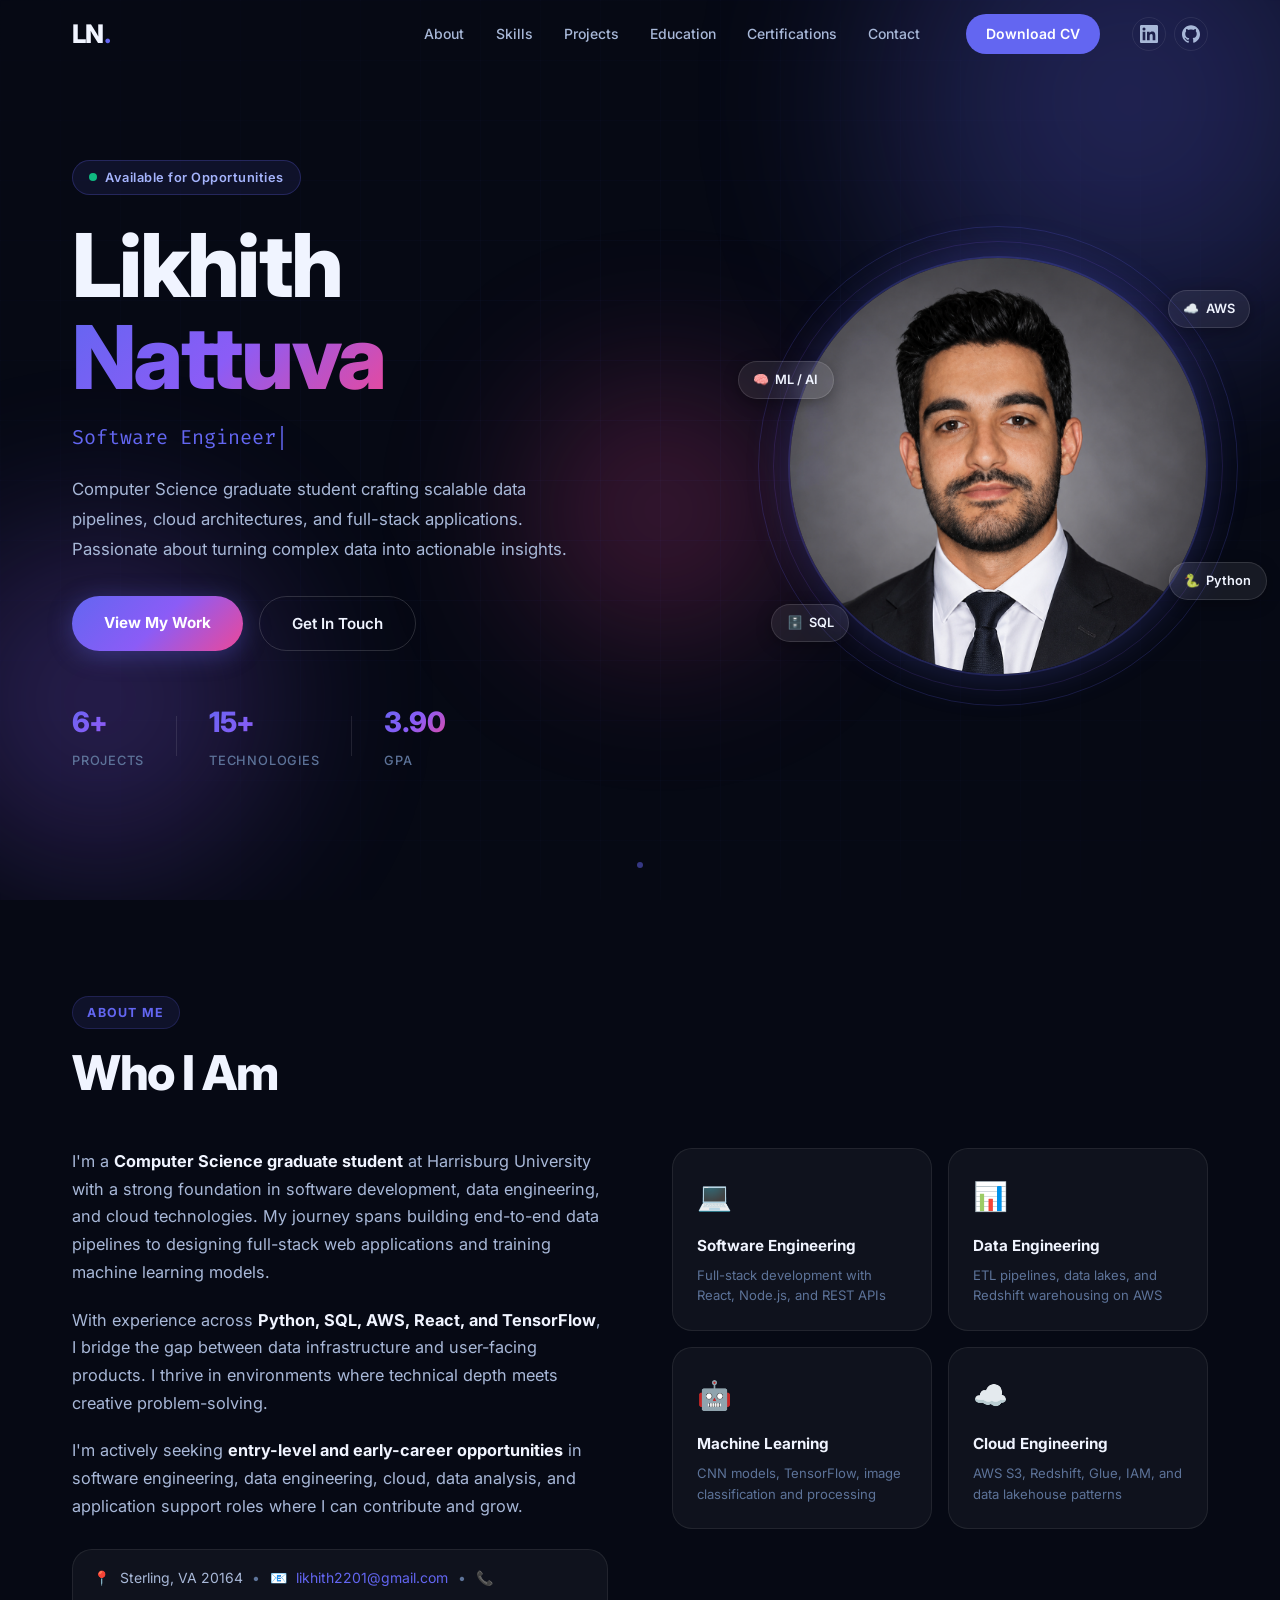
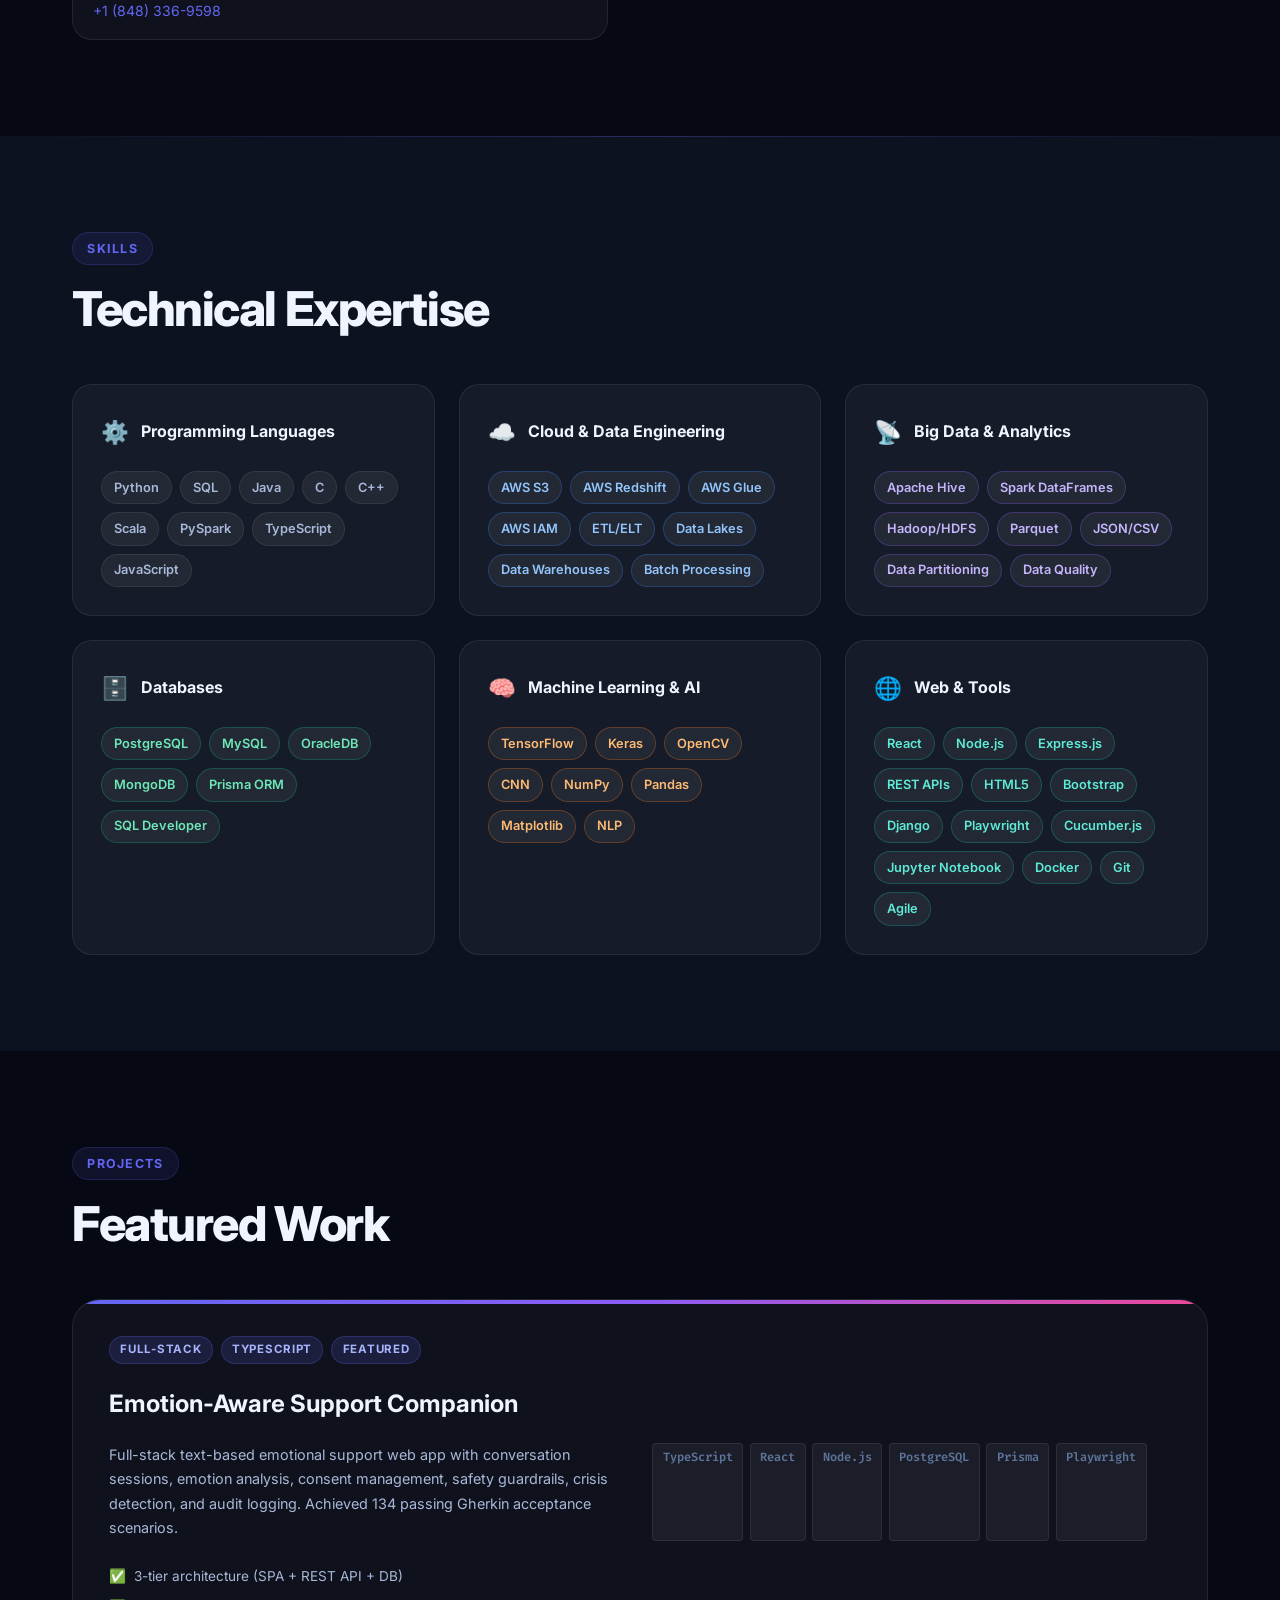
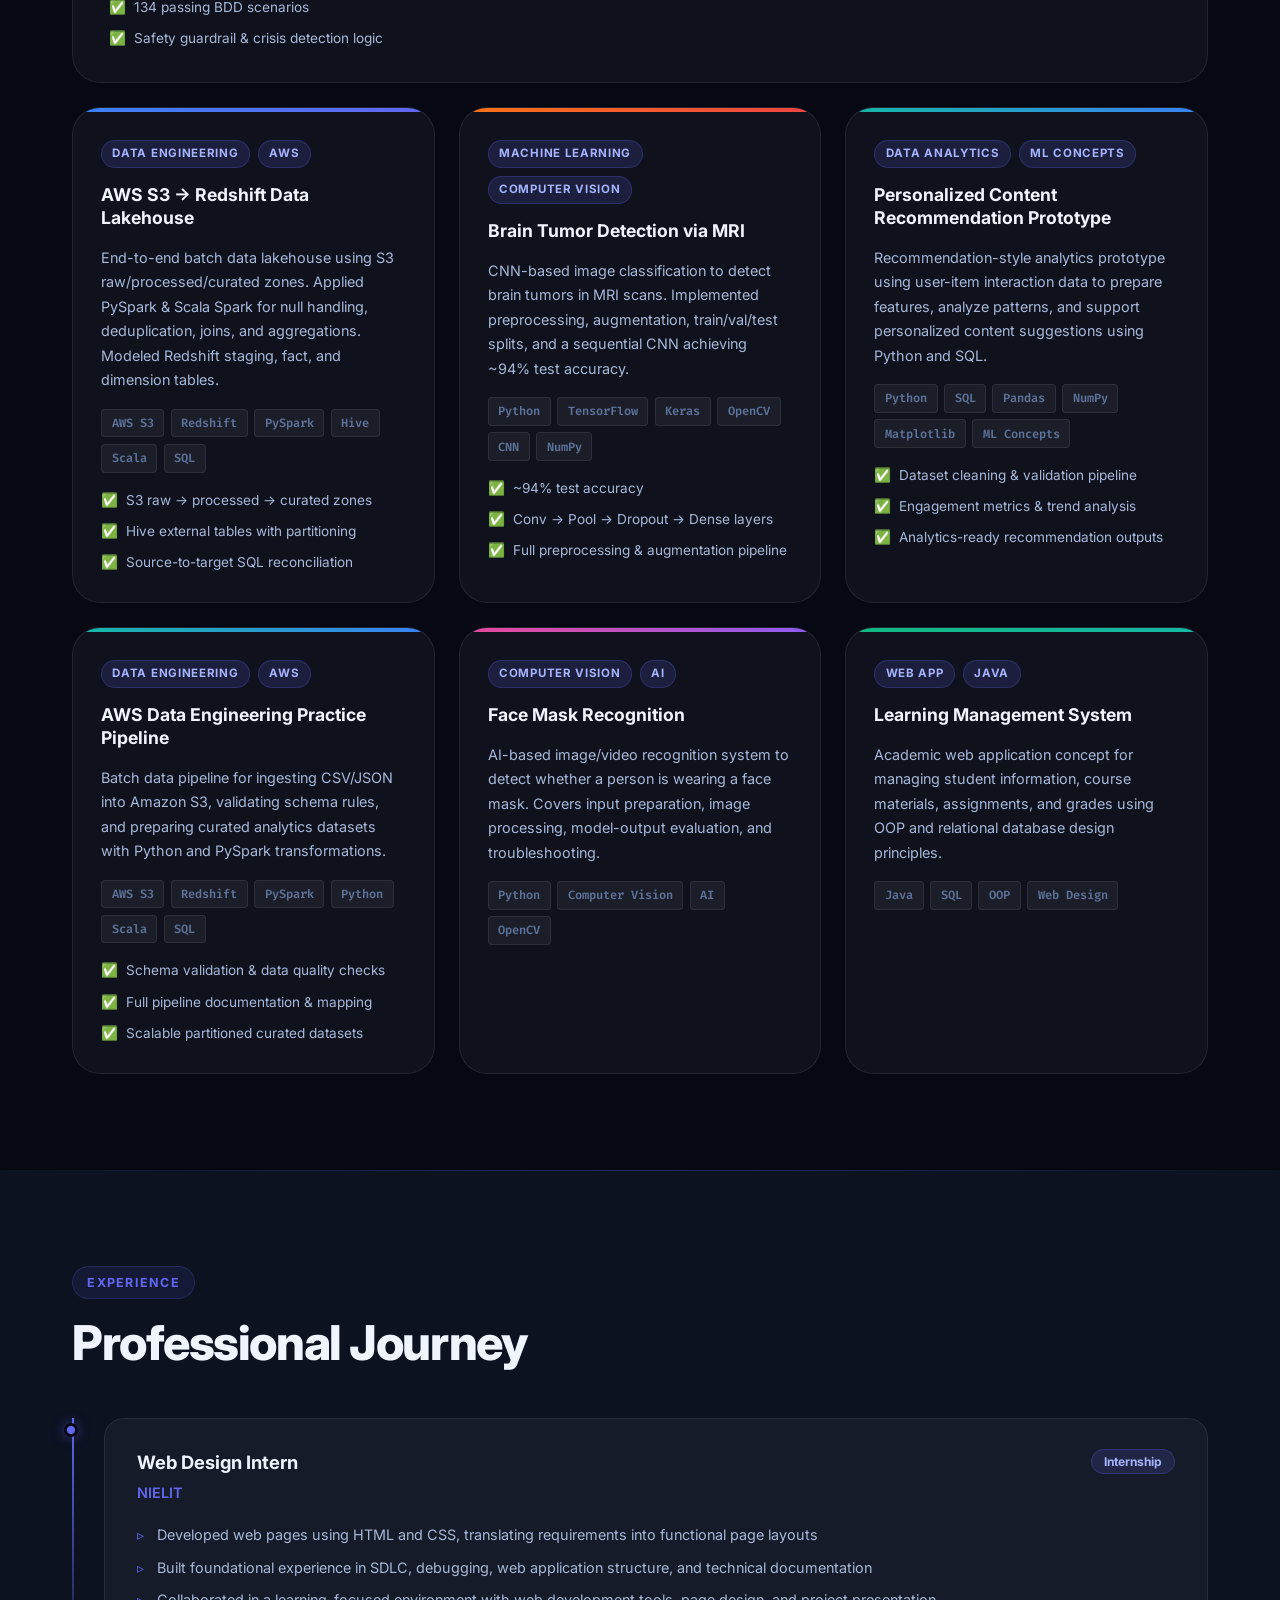
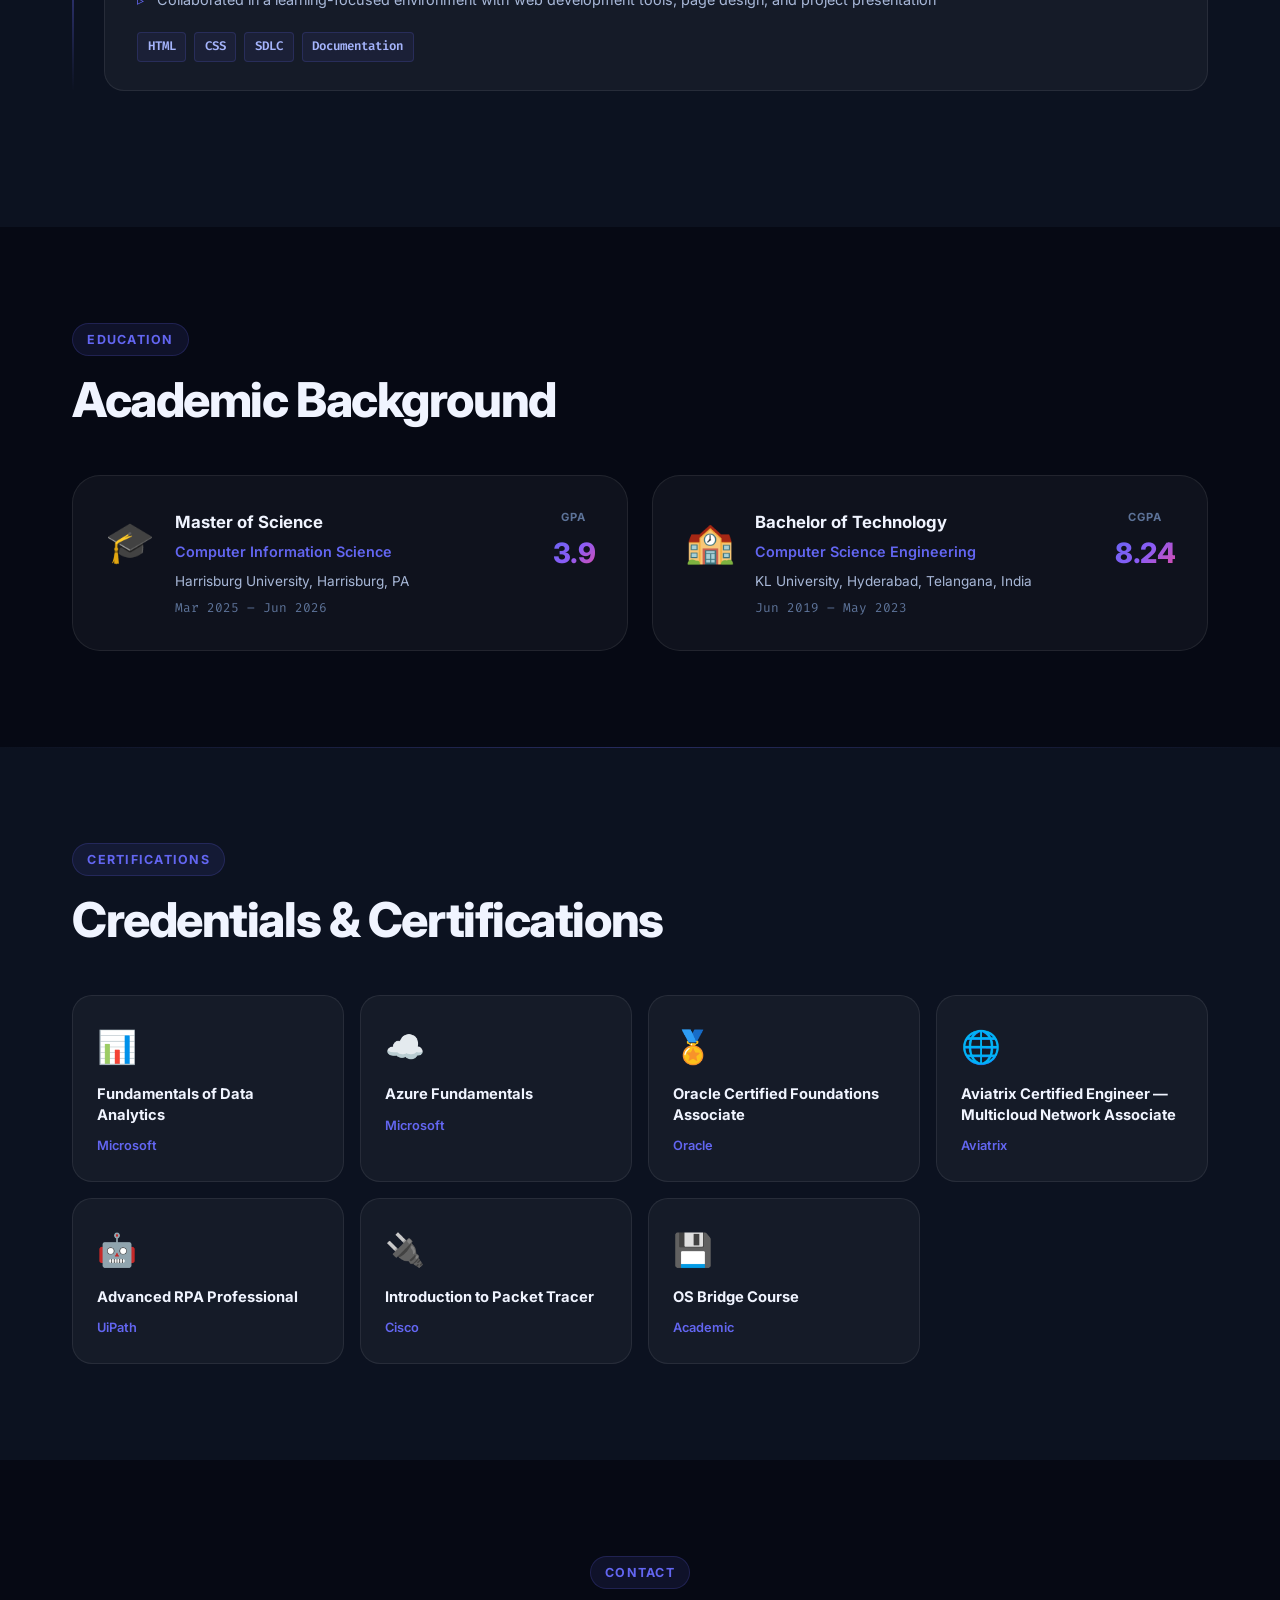
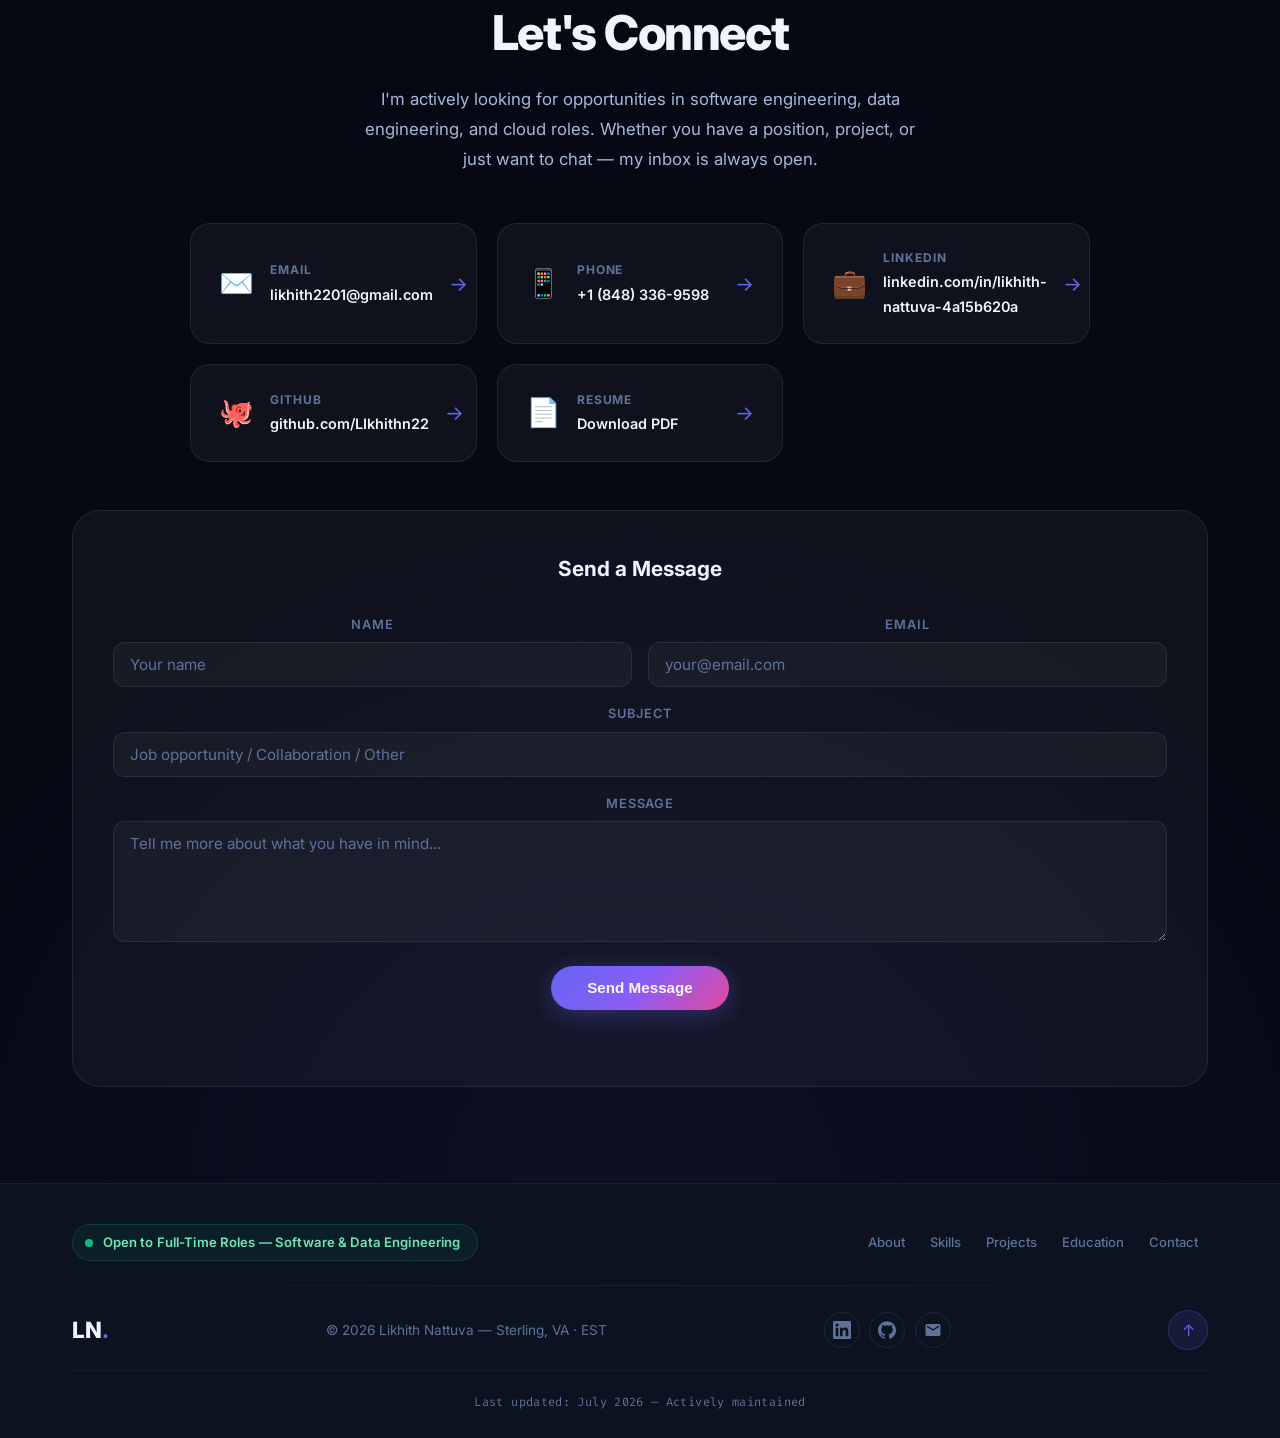
==== commit 50bc2f74: "Add Formspree contact form (xzdlqzvq) — works on Vercel" ====
--- a/index.html
+++ b/index.html
@@ -590,9 +590,7 @@
       <!-- Netlify Forms Contact Form -->
       <div class="contact-form-wrap" id="contact-form-section">
         <h3 class="contact-form-title">Send a Message</h3>
-        <form name="contact" id="contact-form" method="POST" data-netlify="true" netlify-honeypot="bot-field" novalidate>
-          <input type="hidden" name="form-name" value="contact" />
-          <p style="display:none"><label>Don't fill: <input name="bot-field" /></label></p>
+        <form name="contact" id="contact-form" method="POST" action="https://formspree.io/f/xzdlqzvq" novalidate>
           <div class="form-row">
             <div class="form-group">
               <label for="cf-name">Name</label>
